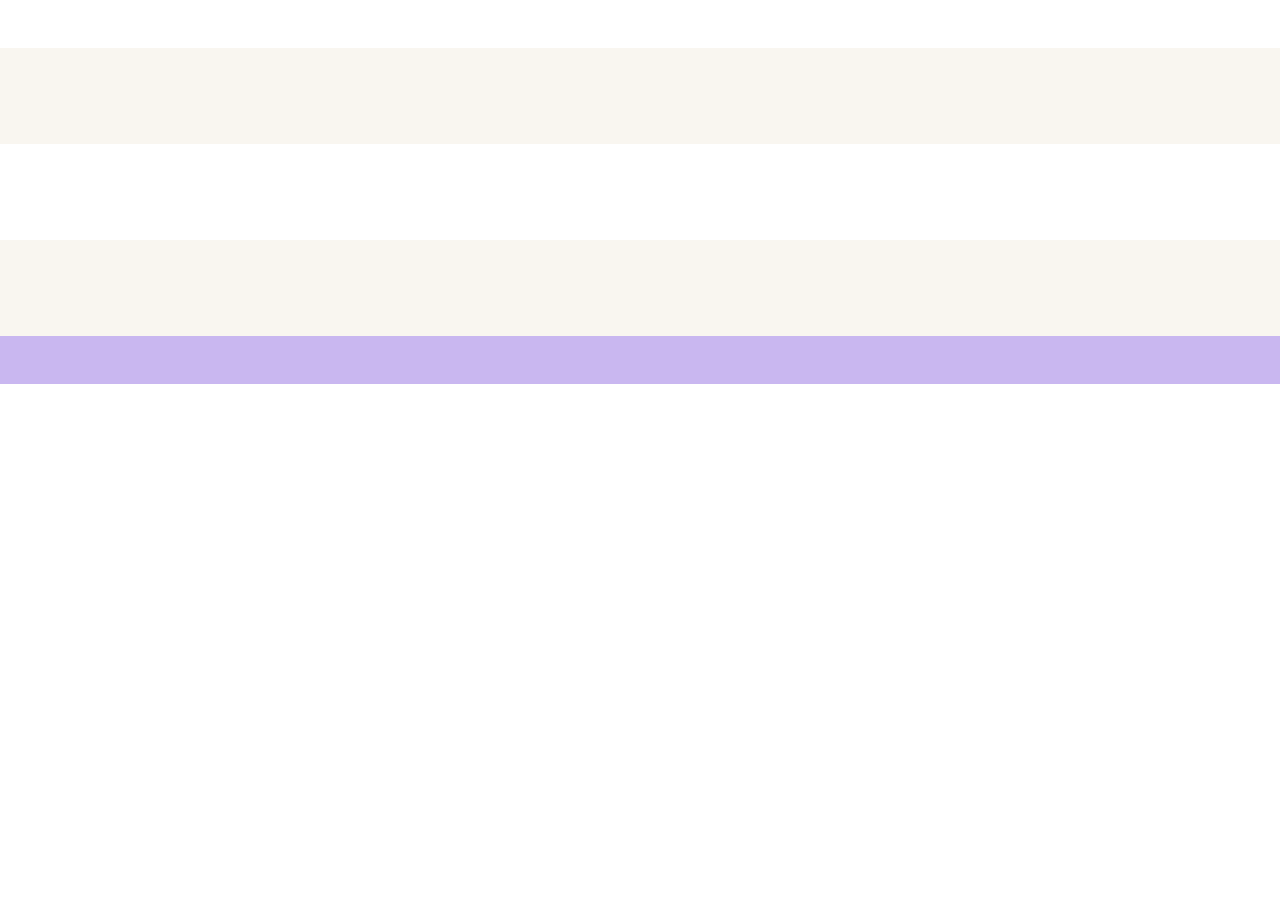
==== index.html @ 8e1191b7 "Actualizacion name en formulario" ====
<!doctype html>
<html lang="es">
  <head>
    <meta charset="UTF-8" />
    <meta name="viewport" content="width=device-width, initial-scale=1.0" />

    <title>Inicio | Ajolote & Grulla</title>

    <!-- Bootstrap CSS -->
    <link
      href="https://cdn.jsdelivr.net/npm/bootstrap@5.3.8/dist/css/bootstrap.min.css"
      rel="stylesheet"
      integrity="sha384-sRIl4kxILFvY47J16cr9ZwB07vP4J8+LH7qKQnuqkuIAvNWLzeN8tE5YBujZqJLB"
      crossorigin="anonymous"
    />

    <!-- Iconos bootstrap -->
    <link rel="stylesheet" href="https://cdn.jsdelivr.net/npm/bootstrap-icons@1.13.2/font/bootstrap-icons.min.css">
    
    <!-- Iconos boxicons -->
    <link href="https://unpkg.com/boxicons@2.1.4/css/boxicons.min.css" rel="stylesheet">

    <!-- Boxicons - Brand Icons -->
    <link href="https://cdn.boxicons.com/3.0.8/fonts/brands/boxicons-brands.min.css" rel="stylesheet">

    <!-- Estilos globales -->
    <link rel="stylesheet" href="./css/style.css" />

    <!-- Estilos específicos de Home -->
    <link rel="stylesheet" href="./css/pages/home/style-home.css" />
  </head>

  <body class="pt-5">
    <!-- Navbar compartido -->
    <header id="header"></header>

    <!-- Contenido principal -->
    <main>
      <!-- HERO -->
      <section class="background-blanco overflow-hidden">
        <div class="container py-5" id="hero"></div>
      </section>

      <!-- CATEGORIAS -->
      <section class="container py-5" id="categories"></section>

      <section class="background-blanco">
        <div class="container py-5" id="productSection"></div>
      </section>

      <!-- SECCION ABOUT US -->
      <section class="background-lila">
        <div class="container py-4" id="about"></div>
      </section>
    </main>

    <!-- Footer compartido -->
    <footer id="footer"></footer>

    <!-- Bootstrap JS -->
    <script
      src="https://cdn.jsdelivr.net/npm/bootstrap@5.3.8/dist/js/bootstrap.bundle.min.js"
      integrity="sha384-FKyoEForCGlyvwx9Hj09JcYn3nv7wiPVlz7YYwJrWVcXK/BmnVDxM+D2scQbITxI"
      crossorigin="anonymous"
    ></script>

    <!-- Componentes globales -->
    <script type="module" src="./js/main.js"></script>
  </body>
</html>
---- css/style.css ----
/* ==========================================
   AJOLOTE & GRULLA
   Estilos y variables globales
   ========================================== */

/* Google Fonts */
@import url('https://fonts.googleapis.com/css2?family=Poppins:wght@400;500;600;700&family=Source+Sans+3:wght@400;500;600;700&display=swap');

/* Footer */
@import url("./components/footer/footer.css");

/* Header */
@import url("./components/header/header.css");

/* ==========================================
   VARIABLES GLOBALES
   ========================================== */

:root {
    /* Paleta de colores */
    --rosa-coral: #F85C70;
    --lila: #C9B7F0;
    --rosa-sakura: #F5A9C3;
    --menta: #B7E6DB;
    --azul-marino-intenso: #2E3855;
    --blanco-calido: #F9F6F0;

    /* Tipografías */
    --fuente-encabezados: 'Poppins', sans-serif;
    --fuente-contenido: 'Source Sans 3', sans-serif;

    /* Integración con Bootstrap */
    --bs-body-font-family: var(--fuente-contenido);
}

/* ==========================================
   ESTILOS GENERALES
   ========================================== */

body {
    font-family: var(--fuente-contenido);
    font-weight: 400;
    padding-top: 50px;
}


/* Encabezados */
h1, h2, h3, h4, h5, h6,
.titulo, .subtitulo {
    font-family: var(--fuente-encabezados);
    font-weight: 700;
}

/* Botones */
button, .btn, input[type="submit"] {
    font-family: var(--fuente-contenido);
    font-weight: 700;
}

a {
  text-decoration: none;
  color: black;
}

.eyebrow {
  font-weight: 800;
  color: var(--rosa-coral);
  /* text-transform: uppercase;
    letter-spacing: .16em;
    align-items: center;
    gap: 10px;
    margin: 0 0 22px;
    font-size: 10px;
    display: flex; */
}

.eyebrow span {
  background: var(--rosa-coral);
  width: 26px;
  height: 1px;
}

#hero h1 {
  font-size: clamp(58px, 7vw, 96px);
}

/*
button {
   all: unset; 
}
*/

h1 i,
h2 i {
  color: var(--rosa-coral);
}

.background-blanco {
  background-color: var(--blanco-calido);
}

.background-lila {
  background-color: var(--lila);
}

.btn-info {
  position: relative;
  background-color: var(--rosa-coral);
  border-color: var(--rosa-coral);
  transform: translateY(5%);
  transition: all 0.3s ease-in-out;
}

.btn-info:hover {
  color: var(--blanco-calido);
  transform: translateY(0);
  background-color: var(--azul-marino-intenso);
  border-color: var(--azul-marino-intenso);
}
---- css/pages/home/style-home.css ----
/* ESTILOS DEL HERO */

.stamp {
  border-color: var(--rosa-coral) !important;
  color: var(--rosa-coral);
}

.hero-circle {
  background-color: var(--lila);
  position: absolute;
  bottom: 20%;
  left: 17%;
  width: 70%;
  aspect-ratio: 1 / 1; /* Mantiene el círculo perfecto */
  border-radius: 50%;
  z-index: 0;
}

.hero-card-green {
  position: absolute;
  width: 60%;
  height: 80%;
  background-color: var(--menta);
  transform: rotate(15deg) translate(60px, 10px);
  z-index: 1;
}

.hero-main-img {
  position: relative;
  width: 60%;
  max-width: 280px;
  object-fit: cover;
  transform: rotate(-4deg);
  z-index: 2;
  border: 8px solid white;
  transition: transform 0.3s ease;
}

.hero-main-img:hover {
  transform: rotate(2deg) scale(1.05);
  z-index: 4;
}

.hero-floating-tag {
  position: absolute;
  bottom: 25%;
  left: 10%;
  transform: rotate(-17deg);
  z-index: 3;
}

.hero-note .text {
  font-size: 10px !important;
}
/* ESTILOS DEL HERO - FIN*/


/* ESTILOS DE CATEGORIAS */
.bg-cat-red {
  background-color: #f25c69;
}
.bg-cat-purple {
  background-color: #c8bbf2;
}
.bg-cat-green {
  background-color: #aee6d2;
}
.bg-cat-pink {
  background-color: #f2a9b9;
}

.categorie-card {
  color: #2b2b42;
  transition:
    transform 0.3s ease,
    box-shadow 0.3s ease;
}

.categorie-card:hover {
  transform: translateY(-5px);
  box-shadow: 0 15px 25px rgba(0, 0, 0, 0.1) !important;
  transform: rotate(2deg) scale(1.05);
}

/* ESTILOS DE CATEGORIAS - FIN */


/* ESTILO DE PRODUCTOS */
#categoriesFilter .active {
  color: var(--rosa-coral);
  border-bottom-color: currentcolor;
}

#categoriesFilter button {
  color: gray;
}

#products img {
  height: 250px;
  width: 100%;
  object-fit: cover;
  transition: transform 0.6s ease;
}

.product:hover img {
  transform: scale(1.05);
}

.product .purchase-btn {
  transform: translateY(100%);
  opacity: 0;
  transition: all 0.3s ease-in-out;
}

.product:hover .purchase-btn {
  transform: translateY(0);
  opacity: 1;
}

.glass-effect {
  background: rgba(255, 255, 255, 0.85) !important;
  backdrop-filter: blur(5px);
  color: #212529 !important;
  border: 1px solid rgba(255, 255, 255, 0.85);
}

/* ESTILO DE PRODUCTOS - FIN */
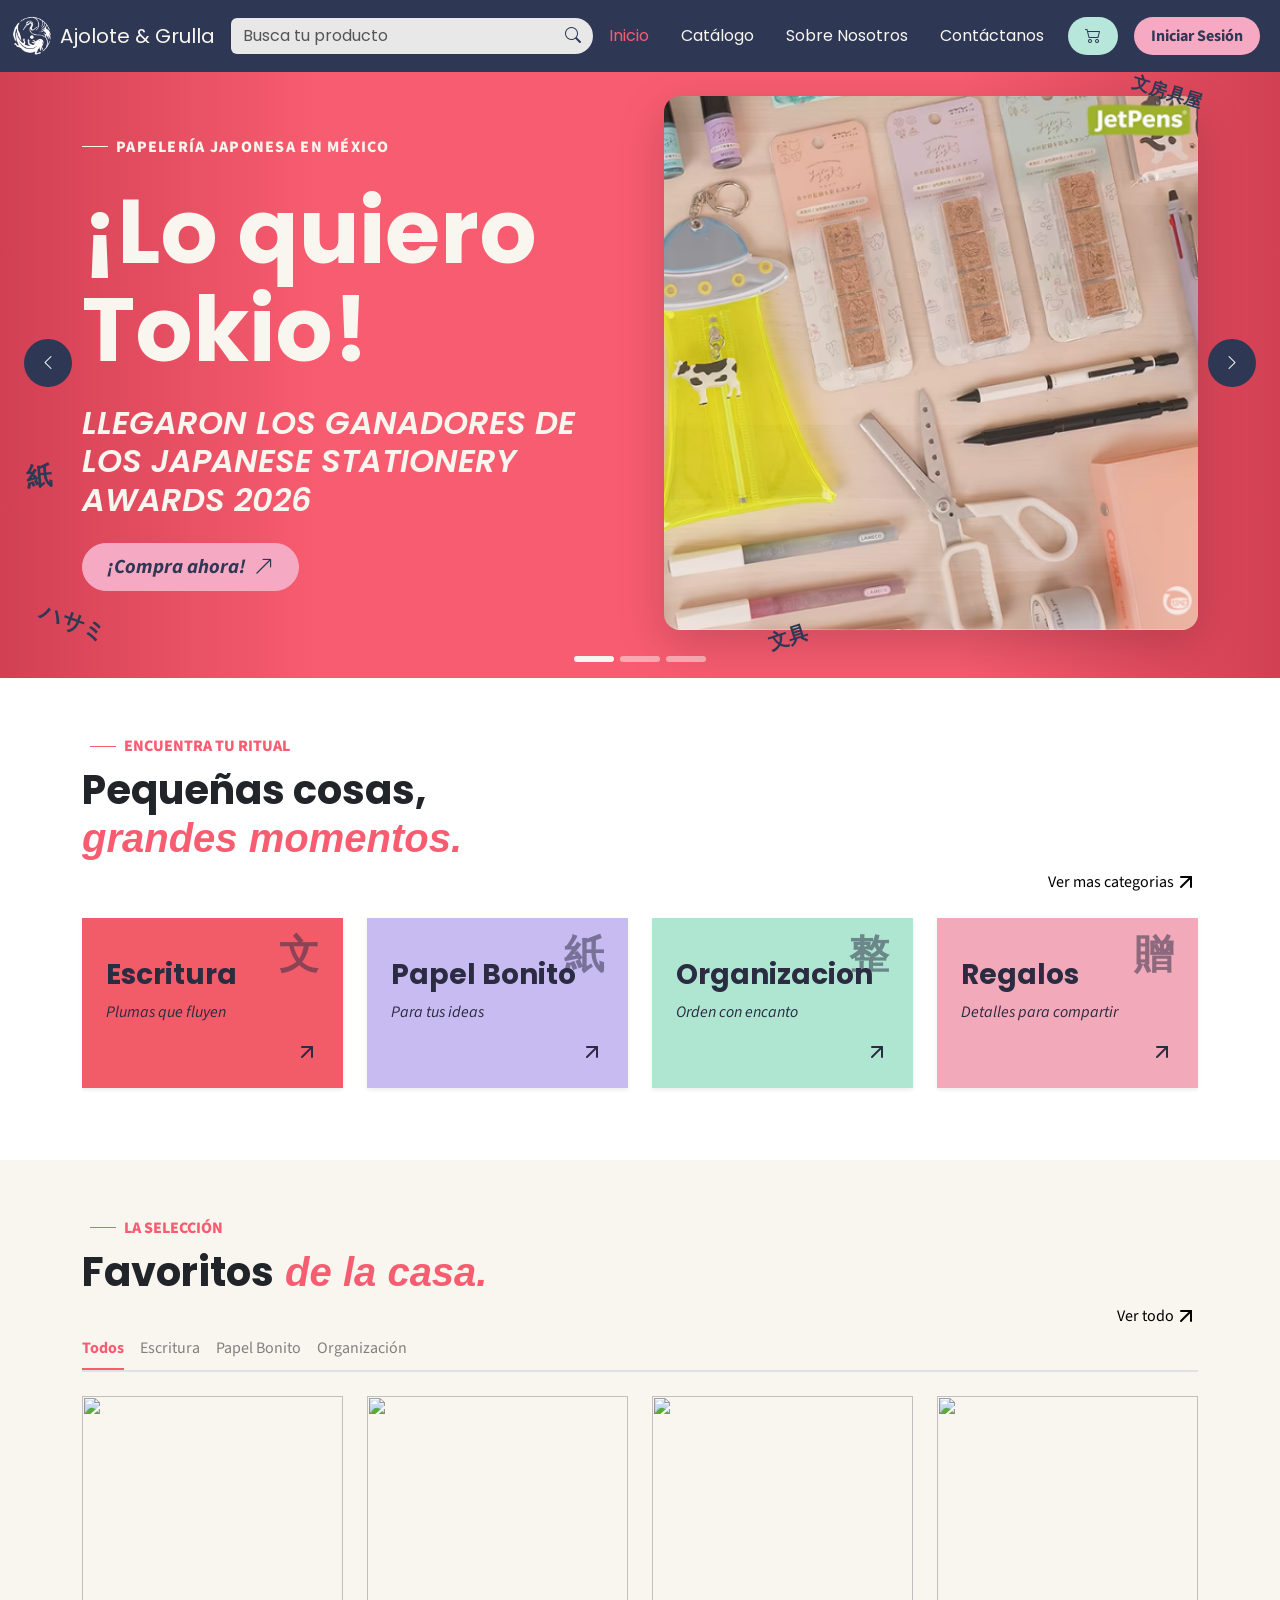
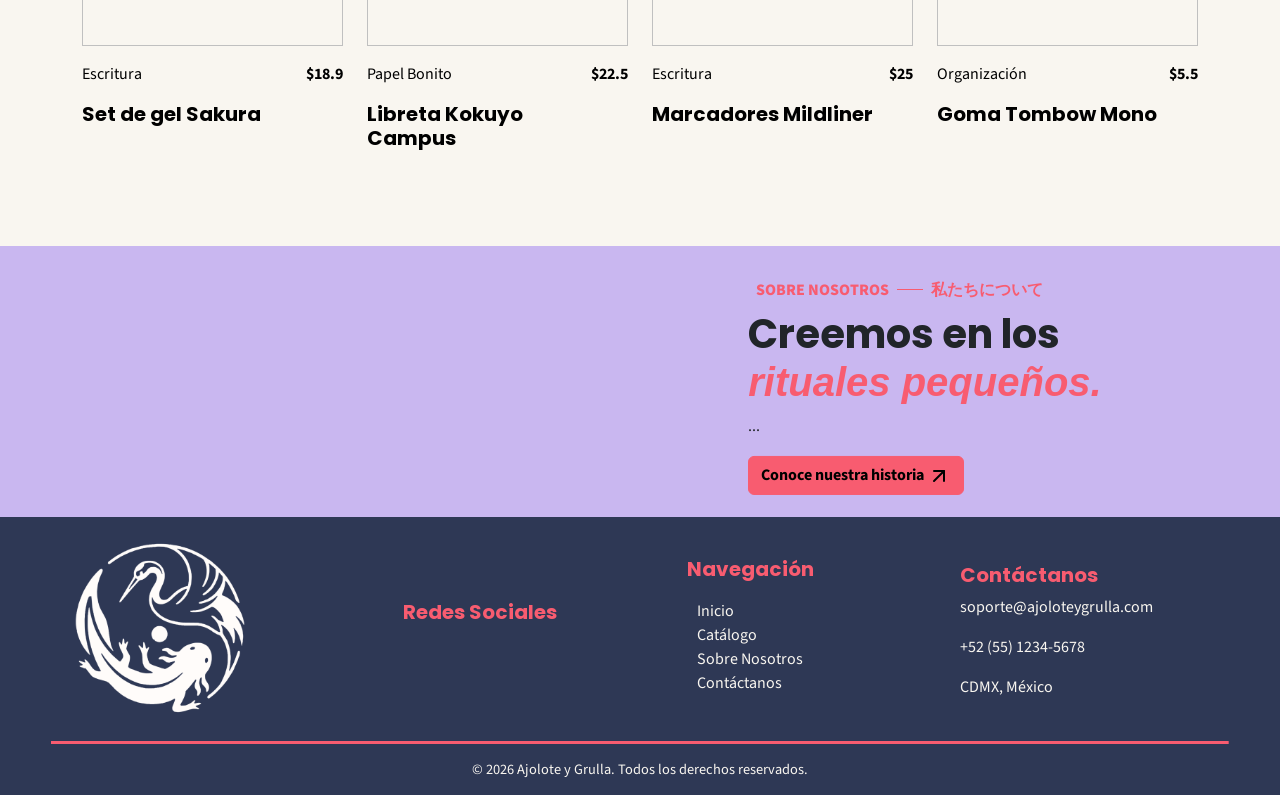
==== commit 18a5d909: "Hero de inicio: carrusel de 3 slides diseñado en Canva/Figma" ====
--- a/index.html
+++ b/index.html
@@ -37,9 +37,7 @@
     <!-- Contenido principal -->
     <main>
       <!-- HERO -->
-      <section class="background-blanco overflow-hidden">
-        <div class="container py-5" id="hero"></div>
-      </section>
+      <section id="hero" class="overflow-hidden"></section>
 
       <!-- CATEGORIAS -->
       <section class="container py-5" id="categories"></section>
--- a/css/style.css
+++ b/css/style.css
@@ -20,11 +20,15 @@
 :root {
     /* Paleta de colores */
     --rosa-coral: #F85C70;
+    --rosa-coral-oscuro: #D24053;
     --lila: #C9B7F0;
     --rosa-sakura: #F5A9C3;
     --menta: #B7E6DB;
     --azul-marino-intenso: #2E3855;
     --blanco-calido: #F9F6F0;
+
+    /* Degradados */
+    --degradado-hero: linear-gradient(90deg, var(--rosa-coral-oscuro) 0%, var(--rosa-coral) 25%, var(--rosa-coral) 75%, var(--rosa-coral-oscuro) 100%);
 
     /* Tipografías */
     --fuente-encabezados: 'Poppins', sans-serif;
@@ -81,10 +85,6 @@
   height: 1px;
 }
 
-#hero h1 {
-  font-size: clamp(58px, 7vw, 96px);
-}
-
 /*
 button {
    all: unset; 
--- a/css/pages/home/style-home.css
+++ b/css/pages/home/style-home.css
@@ -1,56 +1,177 @@
 /* ESTILOS DEL HERO */
 
-.stamp {
-  border-color: var(--rosa-coral) !important;
-  color: var(--rosa-coral);
-}
-
-.hero-circle {
-  background-color: var(--lila);
+.hero-carousel {
+  background: var(--degradado-hero);
+  color: var(--blanco-calido);
+}
+
+.hero-slide {
+  min-height: 36rem;
+}
+
+.hero-carousel .eyebrow {
+  color: var(--blanco-calido);
+  letter-spacing: 0.08em;
+}
+
+.hero-carousel .eyebrow span {
+  background: currentColor;
+}
+
+.hero-title {
+  font-size: clamp(2.5rem, 5.5vw, 4.5rem);
+  line-height: 1.1;
+}
+
+h1.hero-title {
+  font-size: clamp(3.5rem, 7vw, 6rem);
+}
+
+.hero-lead {
+  font-family: var(--fuente-encabezados);
+  font-weight: 600;
+  font-size: clamp(1.25rem, 2.5vw, 2.25rem);
+  line-height: 1.2;
+}
+
+.btn-hero {
+  --bs-btn-bg: var(--rosa-sakura);
+  --bs-btn-color: var(--azul-marino-intenso);
+  --bs-btn-border-color: var(--rosa-sakura);
+  --bs-btn-hover-bg: var(--azul-marino-intenso);
+  --bs-btn-hover-color: var(--blanco-calido);
+  --bs-btn-hover-border-color: var(--azul-marino-intenso);
+  --bs-btn-active-bg: var(--azul-marino-intenso);
+  --bs-btn-active-color: var(--blanco-calido);
+  --bs-btn-active-border-color: var(--azul-marino-intenso);
+}
+
+/* Imagen única (slide 1) */
+.hero-media {
+  width: 100%;
+  max-width: 35rem;
+  aspect-ratio: 1 / 1;
+  object-fit: cover;
+  border-radius: 1rem;
+}
+
+/* Collage de productos recortados (slide 2) */
+.hero-collage {
+  position: relative;
+  aspect-ratio: 1 / 1;
+}
+
+.hero-collage__item {
   position: absolute;
-  bottom: 20%;
-  left: 17%;
-  width: 70%;
-  aspect-ratio: 1 / 1; /* Mantiene el círculo perfecto */
+  height: auto;
+  filter: drop-shadow(0 0.75rem 1rem rgb(46 56 85 / 0.25));
+}
+
+.hero-collage__item--1 {
+  width: 45%;
+  top: 2%;
+  left: 18%;
+}
+
+.hero-collage__item--2 {
+  width: 55%;
+  top: 22%;
+  left: 0;
+  z-index: 1;
+}
+
+.hero-collage__item--3 {
+  width: 35%;
+  top: 18%;
+  right: 4%;
+  z-index: 2;
+}
+
+.hero-collage__item--4 {
+  width: 40%;
+  bottom: 4%;
+  right: 6%;
+  z-index: 3;
+}
+
+/* Productos recortados a la derecha (slide 3) */
+.hero-bg {
+  width: 100%;
+  height: auto;
+}
+
+@media (min-width: 992px) {
+  .hero-bg {
+    position: absolute;
+    right: 0;
+    bottom: 0;
+    width: 65%;
+    height: 100%;
+    object-fit: contain;
+    object-position: right bottom;
+  }
+}
+
+/* Decoraciones en japonés */
+.hero-deco {
+  position: absolute;
+  font-weight: 700;
+  color: var(--azul-marino-intenso);
+  pointer-events: none;
+}
+
+.hero-deco--1 {
+  top: 65%;
+  left: 2%;
+  font-size: 1.6rem;
+  transform: rotate(-5deg);
+}
+
+.hero-deco--2 {
+  bottom: 6%;
+  left: 3%;
+  font-size: 1.4rem;
+  transform: rotate(20deg);
+}
+
+.hero-deco--3 {
+  top: 5%;
+  right: 6%;
+  font-size: 1.1rem;
+  transform: rotate(17deg);
+}
+
+.hero-deco--4 {
+  bottom: 4%;
+  left: 60%;
+  font-size: 1.25rem;
+  transform: rotate(-18deg);
+}
+
+/* Indicadores y flechas del carrusel */
+.hero-carousel .carousel-indicators [data-bs-target] {
+  width: 2.5rem;
+  height: 0.375rem;
+  border: 0;
+  border-radius: 1rem;
+  background-color: var(--blanco-calido);
+}
+
+.hero-carousel .carousel-control-prev,
+.hero-carousel .carousel-control-next {
+  width: auto;
+  padding-inline: 1.5rem;
+  opacity: 1;
+}
+
+.hero-carousel__control {
+  display: grid;
+  place-items: center;
+  width: 3rem;
+  height: 3rem;
   border-radius: 50%;
-  z-index: 0;
-}
-
-.hero-card-green {
-  position: absolute;
-  width: 60%;
-  height: 80%;
-  background-color: var(--menta);
-  transform: rotate(15deg) translate(60px, 10px);
-  z-index: 1;
-}
-
-.hero-main-img {
-  position: relative;
-  width: 60%;
-  max-width: 280px;
-  object-fit: cover;
-  transform: rotate(-4deg);
-  z-index: 2;
-  border: 8px solid white;
-  transition: transform 0.3s ease;
-}
-
-.hero-main-img:hover {
-  transform: rotate(2deg) scale(1.05);
-  z-index: 4;
-}
-
-.hero-floating-tag {
-  position: absolute;
-  bottom: 25%;
-  left: 10%;
-  transform: rotate(-17deg);
-  z-index: 3;
-}
-
-.hero-note .text {
-  font-size: 10px !important;
+  background-color: var(--azul-marino-intenso);
+  color: var(--blanco-calido);
 }
 /* ESTILOS DEL HERO - FIN*/
 
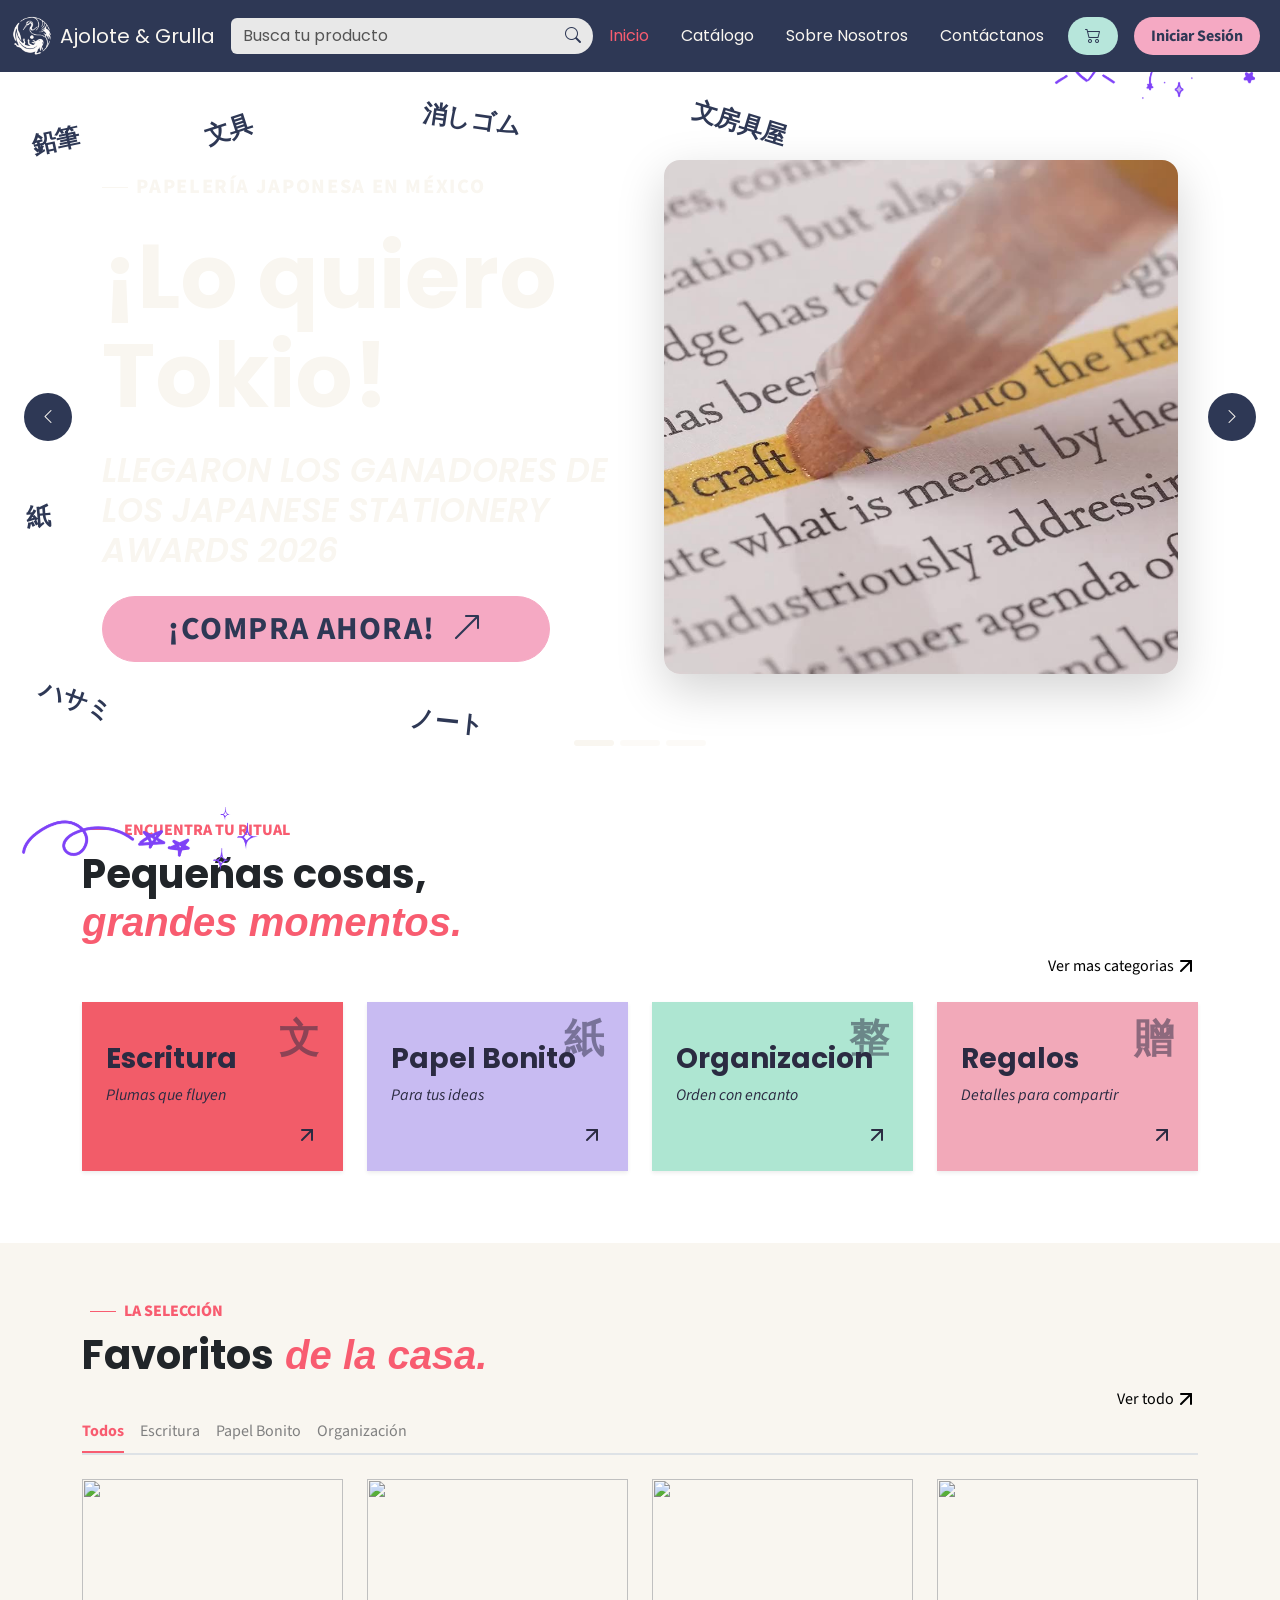
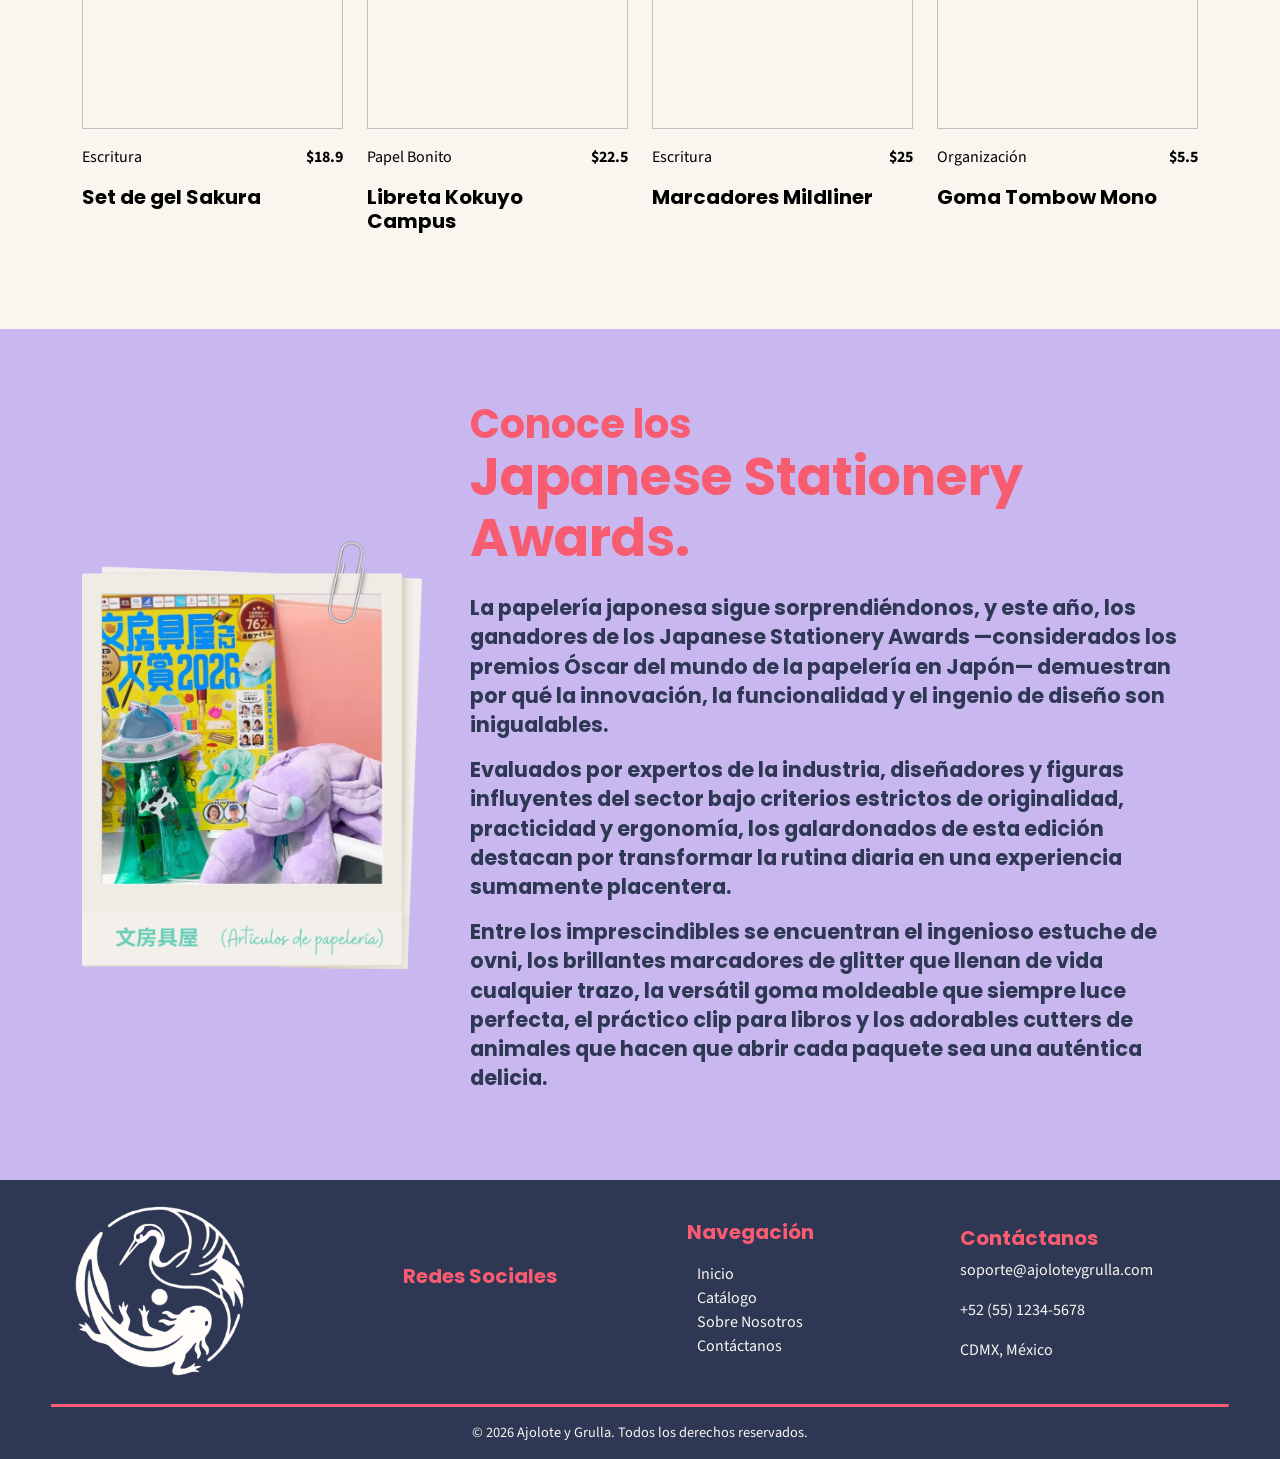
==== commit fdf23219: "Inicio: sección de blog de los Japanese Stationery Awards" ====
--- a/index.html
+++ b/index.html
@@ -1,6 +1,6 @@
 <!doctype html>
 <html lang="es">
-  <head>
+  <head>git 
     <meta charset="UTF-8" />
     <meta name="viewport" content="width=device-width, initial-scale=1.0" />
 
--- a/css/style.css
+++ b/css/style.css
@@ -20,15 +20,11 @@
 :root {
     /* Paleta de colores */
     --rosa-coral: #F85C70;
-    --rosa-coral-oscuro: #D24053;
     --lila: #C9B7F0;
     --rosa-sakura: #F5A9C3;
     --menta: #B7E6DB;
     --azul-marino-intenso: #2E3855;
     --blanco-calido: #F9F6F0;
-
-    /* Degradados */
-    --degradado-hero: linear-gradient(90deg, var(--rosa-coral-oscuro) 0%, var(--rosa-coral) 25%, var(--rosa-coral) 75%, var(--rosa-coral-oscuro) 100%);
 
     /* Tipografías */
     --fuente-encabezados: 'Poppins', sans-serif;
@@ -85,6 +81,10 @@
   height: 1px;
 }
 
+#hero h1 {
+  font-size: clamp(58px, 7vw, 96px);
+}
+
 /*
 button {
    all: unset; 
@@ -104,20 +104,49 @@
   background-color: var(--lila);
 }
 
-.btn-info {
-  position: relative;
-  background-color: var(--rosa-coral);
-  border-color: var(--rosa-coral);
+
+/* ==========================================
+   BOTONES PRIMARIO Y SECUNDARIO
+   ========================================== */
+.btn-primary {
+  background-color: var(--rosa-sakura);
+  border-color: var(--rosa-sakura);
+  color: #2E3855;
   transform: translateY(5%);
   transition: all 0.3s ease-in-out;
 }
 
-.btn-info:hover {
+.btn-primary:hover {
   color: var(--blanco-calido);
   transform: translateY(0);
   background-color: var(--azul-marino-intenso);
   border-color: var(--azul-marino-intenso);
 }
 
+.btn-primary:active {
+    background-color: rgba(46, 56, 85, 0.850) !important;
+    border-color: var(--azul-marino-intenso) !important;
+}
+
+.btn-secondary {
+  background-color: transparent;
+  border: 3px solid var(--lila);
+  color: var(--lila);
+}
+
+.btn-secondary:hover {
+  color: #fff;
+  background-color: var(--lila);
+  border-color: var(--lila);
+}
+
+.btn-secondary:active {
+    background-color: var(--lila) !important;
+    border-color: var(--lila) !important;
+}
 
 
+
+
+
+
--- a/css/pages/home/style-home.css
+++ b/css/pages/home/style-home.css
@@ -1,15 +1,98 @@
+/* NAVEGACIÓN DENTRO DE LA PÁGINA */
+
+/* Desplazamiento suave al usar enlaces internos como el "Conoce más" del hero */
+html {
+  scroll-behavior: smooth;
+}
+
+@media (prefers-reduced-motion: reduce) {
+  html {
+    scroll-behavior: auto;
+  }
+}
+
+/* Deja espacio para el navbar fijo, para que no tape el inicio de la sección */
+#about {
+  scroll-margin-top: 6rem;
+}
+
+/* NAVEGACIÓN DENTRO DE LA PÁGINA - FIN */
+
+
 /* ESTILOS DEL HERO */
 
+/*
+ * Medidas proporcionales al ancho de la pantalla (vw), tomadas del diseño de Canva (1366 px de ancho).
+ * clamp(mínimo, proporción, máximo) evita que algo quede ilegible en celular o enorme en monitores.
+ */
 .hero-carousel {
+  --hero-height: max(40rem, min(50vw, 100svh - 5rem));
   background: var(--degradado-hero);
   color: var(--blanco-calido);
 }
 
+/* Se le restan los 6rem del py-5 del contenedor para que la slide completa mida --hero-height */
 .hero-slide {
-  min-height: 36rem;
+  min-height: calc(var(--hero-height) - 6rem);
+}
+
+.hero-copy {
+  gap: clamp(1.5rem, 2vw, 2.5rem);
+}
+
+/* A todo el ancho como el navbar; en escritorio deja espacio para las flechas del carrusel */
+.hero-container {
+  display: flex;
+  flex-direction: column;
+  flex-grow: 1;
+  padding-inline: 1.5rem;
+}
+
+/* El contenido de cada slide se estira hasta el alto del slide más alto */
+.hero-container > .hero-slide {
+  flex-grow: 1;
+}
+
+@media (min-width: 992px) {
+  .hero-container {
+    padding-inline: clamp(6rem, 8vw, 10rem);
+  }
+}
+
+/* Todas las slides encimadas en la misma celda: el carrusel toma la altura de la más alta */
+.hero-carousel .carousel-inner {
+  display: grid;
+}
+
+/* overflow: hidden recorta lo que se sale de cada slide para que no invada a la vecina al deslizarse */
+.hero-carousel .carousel-item {
+  display: flex;
+  flex-direction: column;
+  grid-area: 1 / 1;
+  margin-right: 0;
+  overflow: hidden;
+  visibility: hidden;
+}
+
+.hero-carousel .carousel-item.active,
+.hero-carousel .carousel-item-next,
+.hero-carousel .carousel-item-prev {
+  visibility: visible;
+}
+
+/* La slide que entra se coloca a un lado sin animación; solo se anima al deslizarse hacia el centro */
+.hero-carousel .carousel-item:not(.active):not(.carousel-item-next):not(.carousel-item-prev),
+.hero-carousel .carousel-item-next:not(.carousel-item-start),
+.hero-carousel .carousel-item-prev:not(.carousel-item-end) {
+  transition: none;
+}
+
+.hero-carousel .carousel-inner::after {
+  display: none;
 }
 
 .hero-carousel .eyebrow {
+  font-size: clamp(1rem, 1.6vw, 1.75rem);
   color: var(--blanco-calido);
   letter-spacing: 0.08em;
 }
@@ -19,22 +102,34 @@
 }
 
 .hero-title {
-  font-size: clamp(2.5rem, 5.5vw, 4.5rem);
+  font-size: clamp(2.5rem, 4.8vw, 6rem);
   line-height: 1.1;
 }
 
-h1.hero-title {
-  font-size: clamp(3.5rem, 7vw, 6rem);
+.hero-title--xl {
+  font-size: clamp(3.5rem, 7.5vw, 9rem);
 }
 
 .hero-lead {
   font-family: var(--fuente-encabezados);
   font-weight: 600;
-  font-size: clamp(1.25rem, 2.5vw, 2.25rem);
+  font-size: clamp(1.25rem, 2.6vw, 3rem);
   line-height: 1.2;
 }
 
+.hero-text {
+  font-size: clamp(1.125rem, 1.7vw, 2rem);
+  line-height: 1.4;
+}
+
 .btn-hero {
+  --bs-btn-padding-x: 2.5rem;
+  --bs-btn-padding-y: clamp(0.75rem, 1vw, 1.25rem);
+  --bs-btn-font-size: clamp(1.5rem, 2.5vw, 3rem);
+  --bs-btn-line-height: 1.2;
+  min-width: min(max(28rem, 31vw), 100%);
+  text-transform: uppercase;
+  letter-spacing: 0.04em;
   --bs-btn-bg: var(--rosa-sakura);
   --bs-btn-color: var(--azul-marino-intenso);
   --bs-btn-border-color: var(--rosa-sakura);
@@ -49,16 +144,17 @@
 /* Imagen única (slide 1) */
 .hero-media {
   width: 100%;
-  max-width: 35rem;
+  max-width: max(35rem, 37vw);
   aspect-ratio: 1 / 1;
   object-fit: cover;
   border-radius: 1rem;
 }
 
-/* Collage de productos recortados (slide 2) */
+/* Collage de productos recortados (slide 2): posiciones tomadas del diseño en Canva */
 .hero-collage {
   position: relative;
   aspect-ratio: 1 / 1;
+  overflow: hidden;
 }
 
 .hero-collage__item {
@@ -68,84 +164,159 @@
 }
 
 .hero-collage__item--1 {
-  width: 45%;
-  top: 2%;
-  left: 18%;
+  width: 49%;
+  top: 32%;
+  left: 12%;
 }
 
 .hero-collage__item--2 {
-  width: 55%;
-  top: 22%;
-  left: 0;
+  width: 40%;
+  top: 0;
+  left: 29%;
   z-index: 1;
 }
 
 .hero-collage__item--3 {
-  width: 35%;
-  top: 18%;
-  right: 4%;
+  width: 71%;
+  top: 0;
+  left: 41%;
   z-index: 2;
 }
 
 .hero-collage__item--4 {
-  width: 40%;
-  bottom: 4%;
-  right: 6%;
+  width: 97%;
+  top: 60%;
+  left: 5%;
   z-index: 3;
 }
 
-/* Productos recortados a la derecha (slide 3) */
+@media (min-width: 992px) {
+  .hero-collage {
+    position: absolute;
+    top: 0;
+    right: 0;
+    height: 100%;
+    width: auto;
+    max-width: 50%;
+    aspect-ratio: 683 / 691;
+  }
+}
+
+/* Acomodo "spotlight" (slide 3): medidas tomadas del diseño en Canva */
+.hero-slide--spotlight .hero-lead {
+  max-width: 11em;
+  margin-inline: auto;
+  font-size: clamp(1.5rem, 3.3vw, 3.75rem);
+}
+
+.hero-slide--spotlight .hero-text {
+  font-size: clamp(1.25rem, 2.4vw, 2.5rem);
+}
+
+.hero-aside {
+  width: clamp(14rem, 26vw, 32rem);
+  height: auto;
+}
+
+/*
+ * Productos abajo a la derecha (slide 3): se salen por la orilla derecha e inferior.
+ * En celular, los márgenes negativos cancelan el relleno del contenedor (1.5rem a los lados y
+ * los 3rem del py-5 abajo) para que la imagen quede pegada a las orillas del slide.
+ */
 .hero-bg {
-  width: 100%;
+  width: calc(100% + 3rem);
+  max-width: none;
   height: auto;
+  margin: 0 -1.5rem -3rem;
 }
 
 @media (min-width: 992px) {
+  .hero-slide--spotlight .btn-hero {
+    min-width: max(28rem, 31vw);
+    white-space: nowrap;
+  }
+
   .hero-bg {
     position: absolute;
-    right: 0;
+    left: 53%;
     bottom: 0;
-    width: 65%;
-    height: 100%;
-    object-fit: contain;
-    object-position: right bottom;
-  }
-}
-
-/* Decoraciones en japonés */
+    width: auto;
+    height: 73%;
+    margin: 0;
+  }
+}
+
+/* Zoom lento mientras la diapositiva está activa (no aplica al video de la slide 1) */
+@keyframes hero-zoom {
+  from {
+    scale: 1;
+  }
+  to {
+    scale: 1.08;
+  }
+}
+
+.carousel-item.active .hero-collage,
+.carousel-item.active .hero-bg {
+  animation: hero-zoom 6s ease-out forwards;
+}
+
+@media (prefers-reduced-motion: reduce) {
+  .carousel-item.active .hero-collage,
+  .carousel-item.active .hero-bg {
+    animation: none;
+  }
+}
+
+/* Decoraciones en japonés, repartidas por las orillas del hero */
 .hero-deco {
   position: absolute;
+  font-size: clamp(1.25rem, 1.9vw, 2.5rem);
   font-weight: 700;
   color: var(--azul-marino-intenso);
   pointer-events: none;
 }
 
 .hero-deco--1 {
-  top: 65%;
+  top: 62%;
   left: 2%;
-  font-size: 1.6rem;
   transform: rotate(-5deg);
 }
 
 .hero-deco--2 {
   bottom: 6%;
   left: 3%;
-  font-size: 1.4rem;
   transform: rotate(20deg);
 }
 
 .hero-deco--3 {
   top: 5%;
-  right: 6%;
-  font-size: 1.1rem;
+  left: 54%;
   transform: rotate(17deg);
 }
 
 .hero-deco--4 {
-  bottom: 4%;
-  left: 60%;
-  font-size: 1.25rem;
+  top: 6%;
+  left: 16%;
   transform: rotate(-18deg);
+}
+
+.hero-deco--5 {
+  top: 7.5%;
+  left: 2.5%;
+  transform: rotate(-12deg);
+}
+
+.hero-deco--6 {
+  top: 4.5%;
+  left: 33%;
+  transform: rotate(8deg);
+}
+
+.hero-deco--7 {
+  bottom: 3%;
+  left: 32%;
+  transform: rotate(6deg);
 }
 
 /* Indicadores y flechas del carrusel */
@@ -176,6 +347,49 @@
 /* ESTILOS DEL HERO - FIN*/
 
 
+/* ESTILOS DEL BLOG (JAPANESE STATIONERY AWARDS) */
+
+/* Tamaños proporcionales al diseño de Canva (1366 px de ancho), con mínimo y máximo */
+.blog-title {
+  color: var(--rosa-coral);
+  font-size: clamp(2rem, 4.1vw, 3.5rem);
+  line-height: 1.16;
+}
+
+.blog-kicker {
+  font-size: clamp(1.5rem, 3.1vw, 2.65rem);
+}
+
+.blog-text {
+  font-family: var(--fuente-encabezados);
+  font-weight: 700;
+  font-size: clamp(1rem, 1.63vw, 1.4rem);
+  line-height: 1.4;
+  color: var(--azul-marino-intenso);
+}
+
+/* Garabatos lilas en las esquinas de la sección; no reciben clics para no estorbar */
+.blog-deco {
+  position: absolute;
+  height: auto;
+  pointer-events: none;
+}
+
+.blog-deco--top {
+  top: 1.5rem;
+  right: 0;
+  width: clamp(10rem, 18vw, 18rem);
+}
+
+.blog-deco--bottom {
+  bottom: 0;
+  left: 1rem;
+  width: clamp(10rem, 19vw, 19rem);
+}
+
+/* ESTILOS DEL BLOG - FIN */
+
+
 /* ESTILOS DE CATEGORIAS */
 .bg-cat-red {
   background-color: #f25c69;
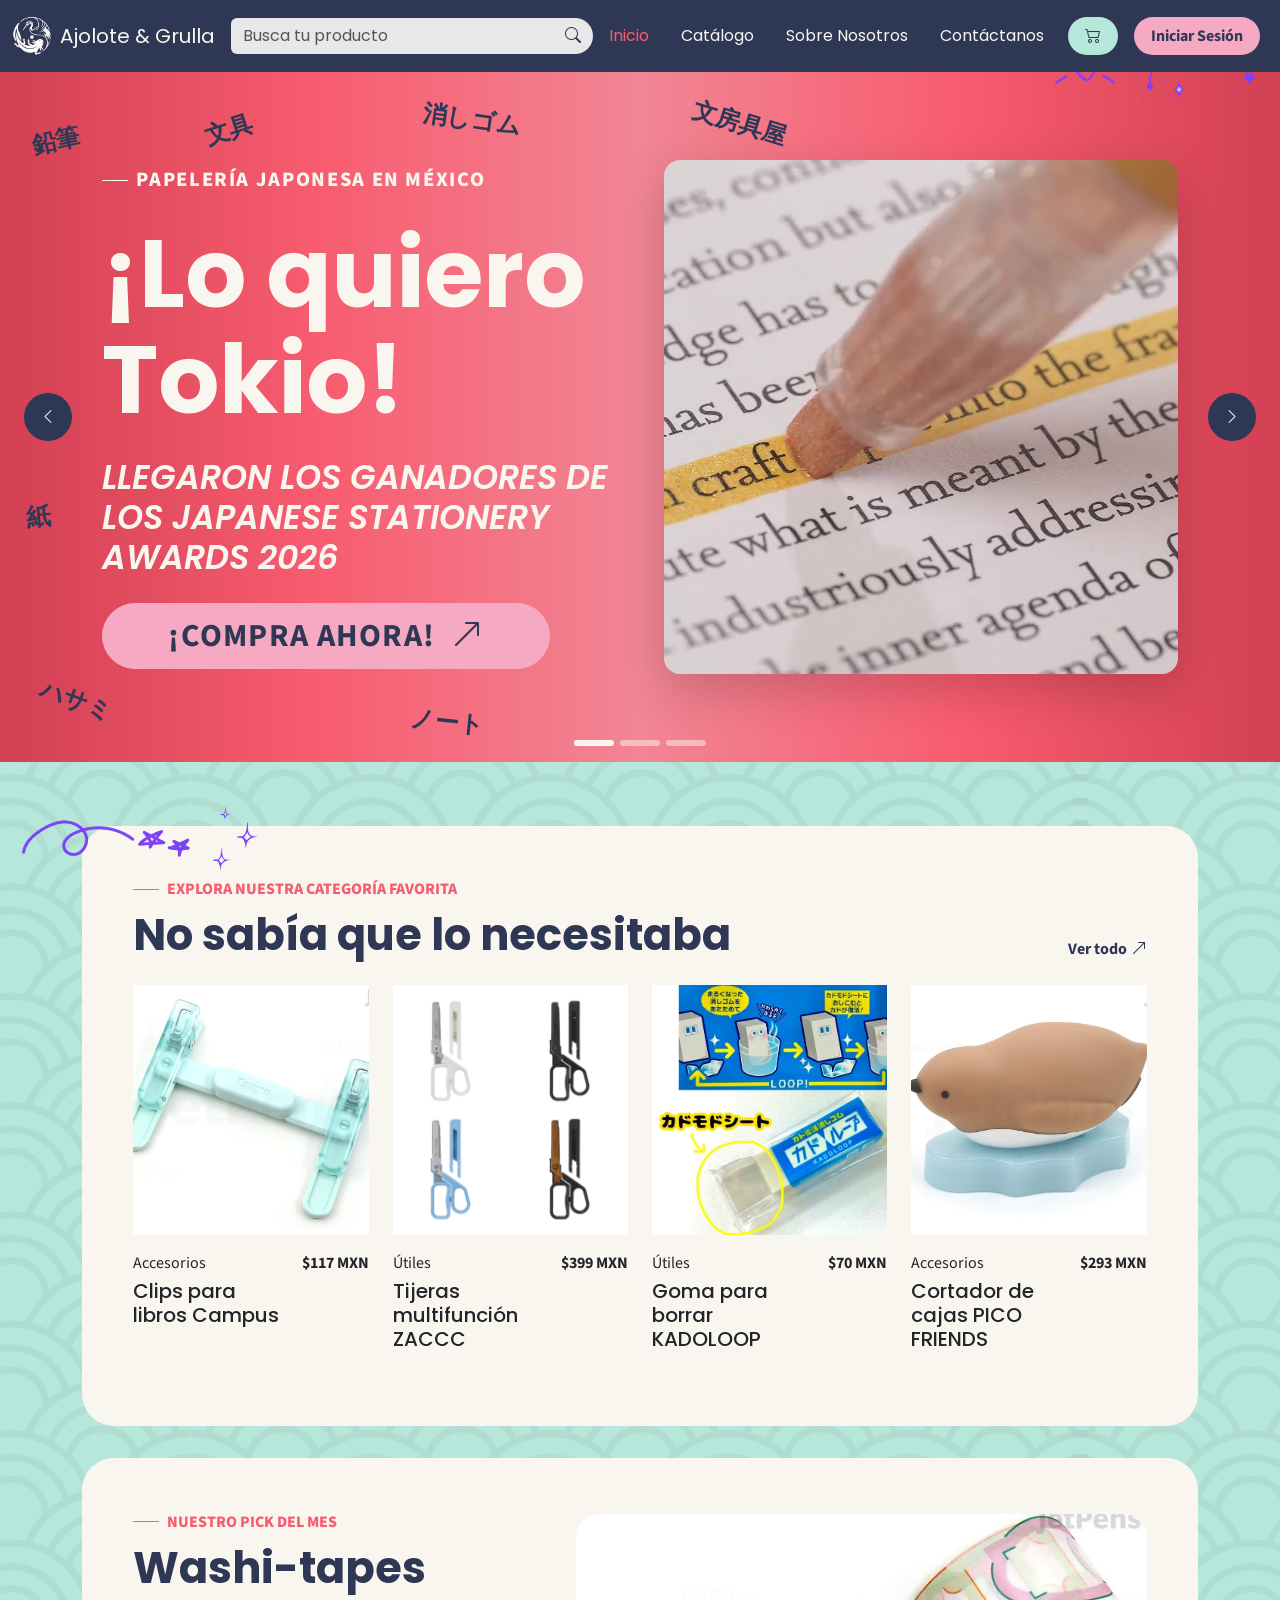
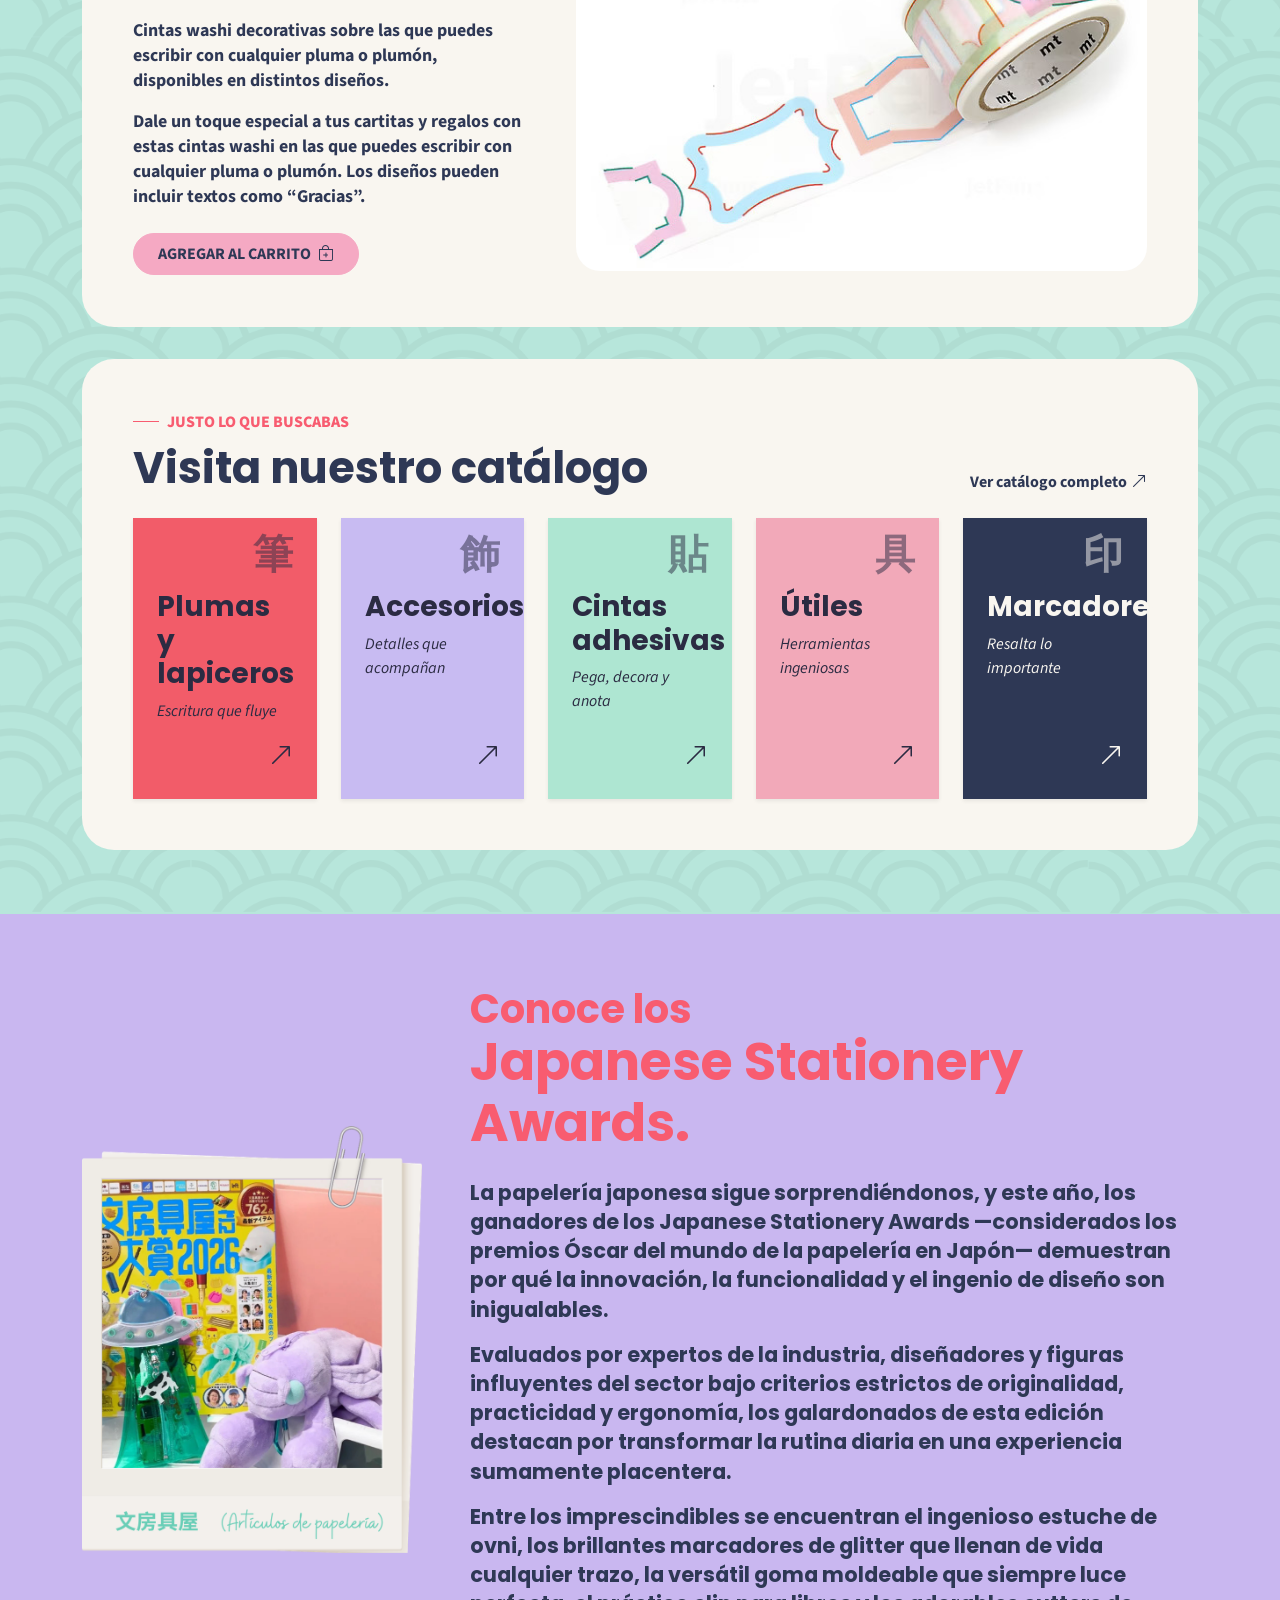
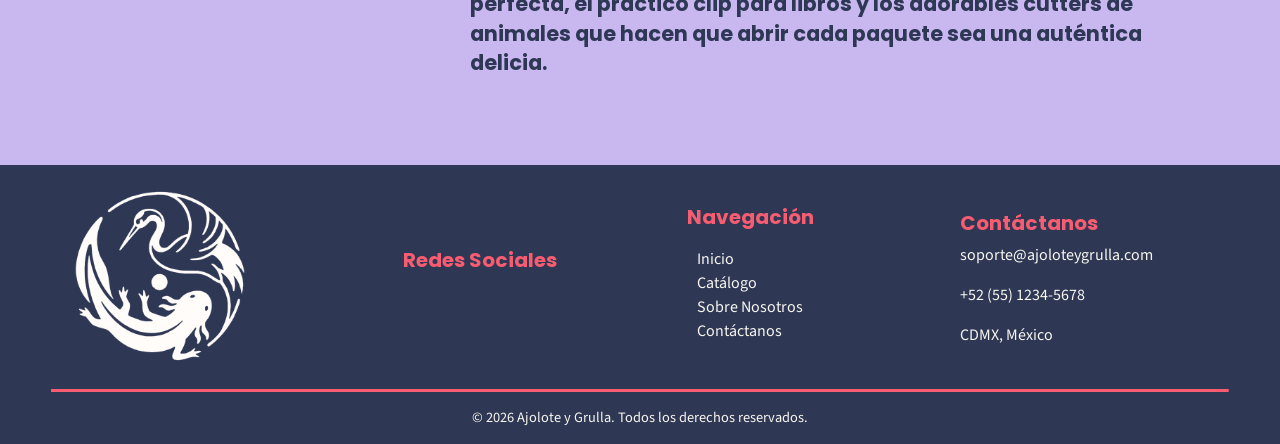
==== commit 752ae55a: "Inicio: nuevas secciones y categorías que abren el catálogo filtrado" ====
--- a/index.html
+++ b/index.html
@@ -39,12 +39,23 @@
       <!-- HERO -->
       <section id="hero" class="overflow-hidden"></section>
 
-      <!-- CATEGORIAS -->
-      <section class="container py-5" id="categories"></section>
+      <!-- SECCIONES SOBRE FONDO DE ONDAS -->
+      <div class="background-ondas py-5">
+        <!-- NO SABÍA QUE LO NECESITABA -->
+        <section class="container py-3">
+          <div class="section-card" id="productSection"></div>
+        </section>
 
-      <section class="background-blanco">
-        <div class="container py-5" id="productSection"></div>
-      </section>
+        <!-- PICK DEL MES -->
+        <section class="container py-3">
+          <div class="section-card" id="pickSection"></div>
+        </section>
+
+        <!-- CATEGORÍAS -->
+        <section class="container py-3">
+          <div class="section-card" id="categories"></div>
+        </section>
+      </div>
 
       <!-- SECCION ABOUT US -->
       <section class="background-lila">
--- a/css/style.css
+++ b/css/style.css
@@ -20,11 +20,16 @@
 :root {
     /* Paleta de colores */
     --rosa-coral: #F85C70;
+    --rosa-coral-oscuro: #D24053;
+    --rosa-coral-claro: #F18694;
     --lila: #C9B7F0;
     --rosa-sakura: #F5A9C3;
     --menta: #B7E6DB;
     --azul-marino-intenso: #2E3855;
     --blanco-calido: #F9F6F0;
+
+    /* Degradados */
+    --degradado-hero: linear-gradient(90deg, var(--rosa-coral-oscuro) 0%, var(--rosa-coral) 25%, var(--rosa-coral-claro) 50%, var(--rosa-coral) 75%, var(--rosa-coral-oscuro) 100%);
 
     /* Tipografías */
     --fuente-encabezados: 'Poppins', sans-serif;
@@ -79,10 +84,6 @@
   background: var(--rosa-coral);
   width: 26px;
   height: 1px;
-}
-
-#hero h1 {
-  font-size: clamp(58px, 7vw, 96px);
 }
 
 /*
--- a/css/pages/home/style-home.css
+++ b/css/pages/home/style-home.css
@@ -19,117 +19,8 @@
 /* NAVEGACIÓN DENTRO DE LA PÁGINA - FIN */
 
 
-/* ESTILOS DEL HERO */
-
-/*
- * Medidas proporcionales al ancho de la pantalla (vw), tomadas del diseño de Canva (1366 px de ancho).
- * clamp(mínimo, proporción, máximo) evita que algo quede ilegible en celular o enorme en monitores.
- */
-.hero-carousel {
-  --hero-height: max(40rem, min(50vw, 100svh - 5rem));
-  background: var(--degradado-hero);
-  color: var(--blanco-calido);
-}
-
-/* Se le restan los 6rem del py-5 del contenedor para que la slide completa mida --hero-height */
-.hero-slide {
-  min-height: calc(var(--hero-height) - 6rem);
-}
-
-.hero-copy {
-  gap: clamp(1.5rem, 2vw, 2.5rem);
-}
-
-/* A todo el ancho como el navbar; en escritorio deja espacio para las flechas del carrusel */
-.hero-container {
-  display: flex;
-  flex-direction: column;
-  flex-grow: 1;
-  padding-inline: 1.5rem;
-}
-
-/* El contenido de cada slide se estira hasta el alto del slide más alto */
-.hero-container > .hero-slide {
-  flex-grow: 1;
-}
-
-@media (min-width: 992px) {
-  .hero-container {
-    padding-inline: clamp(6rem, 8vw, 10rem);
-  }
-}
-
-/* Todas las slides encimadas en la misma celda: el carrusel toma la altura de la más alta */
-.hero-carousel .carousel-inner {
-  display: grid;
-}
-
-/* overflow: hidden recorta lo que se sale de cada slide para que no invada a la vecina al deslizarse */
-.hero-carousel .carousel-item {
-  display: flex;
-  flex-direction: column;
-  grid-area: 1 / 1;
-  margin-right: 0;
-  overflow: hidden;
-  visibility: hidden;
-}
-
-.hero-carousel .carousel-item.active,
-.hero-carousel .carousel-item-next,
-.hero-carousel .carousel-item-prev {
-  visibility: visible;
-}
-
-/* La slide que entra se coloca a un lado sin animación; solo se anima al deslizarse hacia el centro */
-.hero-carousel .carousel-item:not(.active):not(.carousel-item-next):not(.carousel-item-prev),
-.hero-carousel .carousel-item-next:not(.carousel-item-start),
-.hero-carousel .carousel-item-prev:not(.carousel-item-end) {
-  transition: none;
-}
-
-.hero-carousel .carousel-inner::after {
-  display: none;
-}
-
-.hero-carousel .eyebrow {
-  font-size: clamp(1rem, 1.6vw, 1.75rem);
-  color: var(--blanco-calido);
-  letter-spacing: 0.08em;
-}
-
-.hero-carousel .eyebrow span {
-  background: currentColor;
-}
-
-.hero-title {
-  font-size: clamp(2.5rem, 4.8vw, 6rem);
-  line-height: 1.1;
-}
-
-.hero-title--xl {
-  font-size: clamp(3.5rem, 7.5vw, 9rem);
-}
-
-.hero-lead {
-  font-family: var(--fuente-encabezados);
-  font-weight: 600;
-  font-size: clamp(1.25rem, 2.6vw, 3rem);
-  line-height: 1.2;
-}
-
-.hero-text {
-  font-size: clamp(1.125rem, 1.7vw, 2rem);
-  line-height: 1.4;
-}
-
-.btn-hero {
-  --bs-btn-padding-x: 2.5rem;
-  --bs-btn-padding-y: clamp(0.75rem, 1vw, 1.25rem);
-  --bs-btn-font-size: clamp(1.5rem, 2.5vw, 3rem);
-  --bs-btn-line-height: 1.2;
-  min-width: min(max(28rem, 31vw), 100%);
-  text-transform: uppercase;
-  letter-spacing: 0.04em;
+/* BOTÓN ROSA SAKURA (hero y pick del mes); el hover es azul marino, nunca coral */
+.btn-sakura {
   --bs-btn-bg: var(--rosa-sakura);
   --bs-btn-color: var(--azul-marino-intenso);
   --bs-btn-border-color: var(--rosa-sakura);
@@ -139,6 +30,120 @@
   --bs-btn-active-bg: var(--azul-marino-intenso);
   --bs-btn-active-color: var(--blanco-calido);
   --bs-btn-active-border-color: var(--azul-marino-intenso);
+}
+
+
+/* ESTILOS DEL HERO */
+
+/*
+ * Medidas proporcionales al ancho de la pantalla (vw), tomadas del diseño de Canva (1366 px de ancho).
+ * clamp(mínimo, proporción, máximo) evita que algo quede ilegible en celular o enorme en monitores.
+ */
+.hero-carousel {
+  --hero-height: max(40rem, min(50vw, 100svh - 5rem));
+  background: var(--degradado-hero);
+  color: var(--blanco-calido);
+}
+
+/* Se le restan los 6rem del py-5 del contenedor para que la slide completa mida --hero-height */
+.hero-slide {
+  min-height: calc(var(--hero-height) - 6rem);
+}
+
+.hero-copy {
+  gap: clamp(1.5rem, 2vw, 2.5rem);
+}
+
+/* A todo el ancho como el navbar; en escritorio deja espacio para las flechas del carrusel */
+.hero-container {
+  display: flex;
+  flex-direction: column;
+  flex-grow: 1;
+  padding-inline: 1.5rem;
+}
+
+/* El contenido de cada slide se estira hasta el alto del slide más alto */
+.hero-container > .hero-slide {
+  flex-grow: 1;
+}
+
+@media (min-width: 992px) {
+  .hero-container {
+    padding-inline: clamp(6rem, 8vw, 10rem);
+  }
+}
+
+/* Todas las slides encimadas en la misma celda: el carrusel toma la altura de la más alta */
+.hero-carousel .carousel-inner {
+  display: grid;
+}
+
+/* overflow: hidden recorta lo que se sale de cada slide para que no invada a la vecina al deslizarse */
+.hero-carousel .carousel-item {
+  display: flex;
+  flex-direction: column;
+  grid-area: 1 / 1;
+  margin-right: 0;
+  overflow: hidden;
+  visibility: hidden;
+}
+
+.hero-carousel .carousel-item.active,
+.hero-carousel .carousel-item-next,
+.hero-carousel .carousel-item-prev {
+  visibility: visible;
+}
+
+/* La slide que entra se coloca a un lado sin animación; solo se anima al deslizarse hacia el centro */
+.hero-carousel .carousel-item:not(.active):not(.carousel-item-next):not(.carousel-item-prev),
+.hero-carousel .carousel-item-next:not(.carousel-item-start),
+.hero-carousel .carousel-item-prev:not(.carousel-item-end) {
+  transition: none;
+}
+
+.hero-carousel .carousel-inner::after {
+  display: none;
+}
+
+.hero-carousel .eyebrow {
+  font-size: clamp(1rem, 1.6vw, 1.75rem);
+  color: var(--blanco-calido);
+  letter-spacing: 0.08em;
+}
+
+.hero-carousel .eyebrow span {
+  background: currentColor;
+}
+
+.hero-title {
+  font-size: clamp(2.5rem, 4.8vw, 6rem);
+  line-height: 1.1;
+}
+
+.hero-title--xl {
+  font-size: clamp(3.5rem, 7.5vw, 9rem);
+}
+
+.hero-lead {
+  font-family: var(--fuente-encabezados);
+  font-weight: 600;
+  font-size: clamp(1.25rem, 2.6vw, 3rem);
+  line-height: 1.2;
+}
+
+.hero-text {
+  font-size: clamp(1.125rem, 1.7vw, 2rem);
+  line-height: 1.4;
+}
+
+.btn-hero {
+  --bs-btn-padding-x: 2.5rem;
+  --bs-btn-padding-y: clamp(0.75rem, 1vw, 1.25rem);
+  --bs-btn-font-size: clamp(1.5rem, 2.5vw, 3rem);
+  --bs-btn-line-height: 1.2;
+  min-width: min(max(28rem, 31vw), 100%);
+  text-transform: uppercase;
+  letter-spacing: 0.04em;
 }
 
 /* Imagen única (slide 1) */
@@ -390,6 +395,50 @@
 /* ESTILOS DEL BLOG - FIN */
 
 
+/* SECCIONES SOBRE FONDO DE ONDAS (no sabía que lo necesitaba, pick del mes y categorías) */
+.background-ondas {
+  background:
+    url("../../../assets/images/fondo-ondas.png") center / cover,
+    var(--menta);
+}
+
+.section-card {
+  padding: clamp(1.5rem, 4vw, 3.5rem);
+  border-radius: 2rem;
+  background-color: var(--blanco-calido);
+}
+
+.section-title {
+  font-size: clamp(2rem, 3.4vw, 3rem);
+  color: var(--azul-marino-intenso);
+}
+
+.section-link {
+  font-weight: 700;
+  color: var(--azul-marino-intenso);
+}
+
+.section-link:hover {
+  text-decoration: underline;
+}
+
+.pick-text {
+  font-size: clamp(1rem, 1.4vw, 1.25rem);
+  line-height: 1.4;
+  color: var(--azul-marino-intenso);
+}
+
+.pick-media {
+  display: block;
+  width: 100%;
+  aspect-ratio: 16 / 10;
+  object-fit: cover;
+  border-radius: 1.5rem;
+}
+
+/* SECCIONES SOBRE FONDO DE ONDAS - FIN */
+
+
 /* ESTILOS DE CATEGORIAS */
 .bg-cat-red {
   background-color: #f25c69;
@@ -417,19 +466,15 @@
   transform: rotate(2deg) scale(1.05);
 }
 
+.categorie-card.bg-cat-navy {
+  background-color: var(--azul-marino-intenso);
+  color: var(--blanco-calido);
+}
+
 /* ESTILOS DE CATEGORIAS - FIN */
 
 
 /* ESTILO DE PRODUCTOS */
-#categoriesFilter .active {
-  color: var(--rosa-coral);
-  border-bottom-color: currentcolor;
-}
-
-#categoriesFilter button {
-  color: gray;
-}
-
 #products img {
   height: 250px;
   width: 100%;
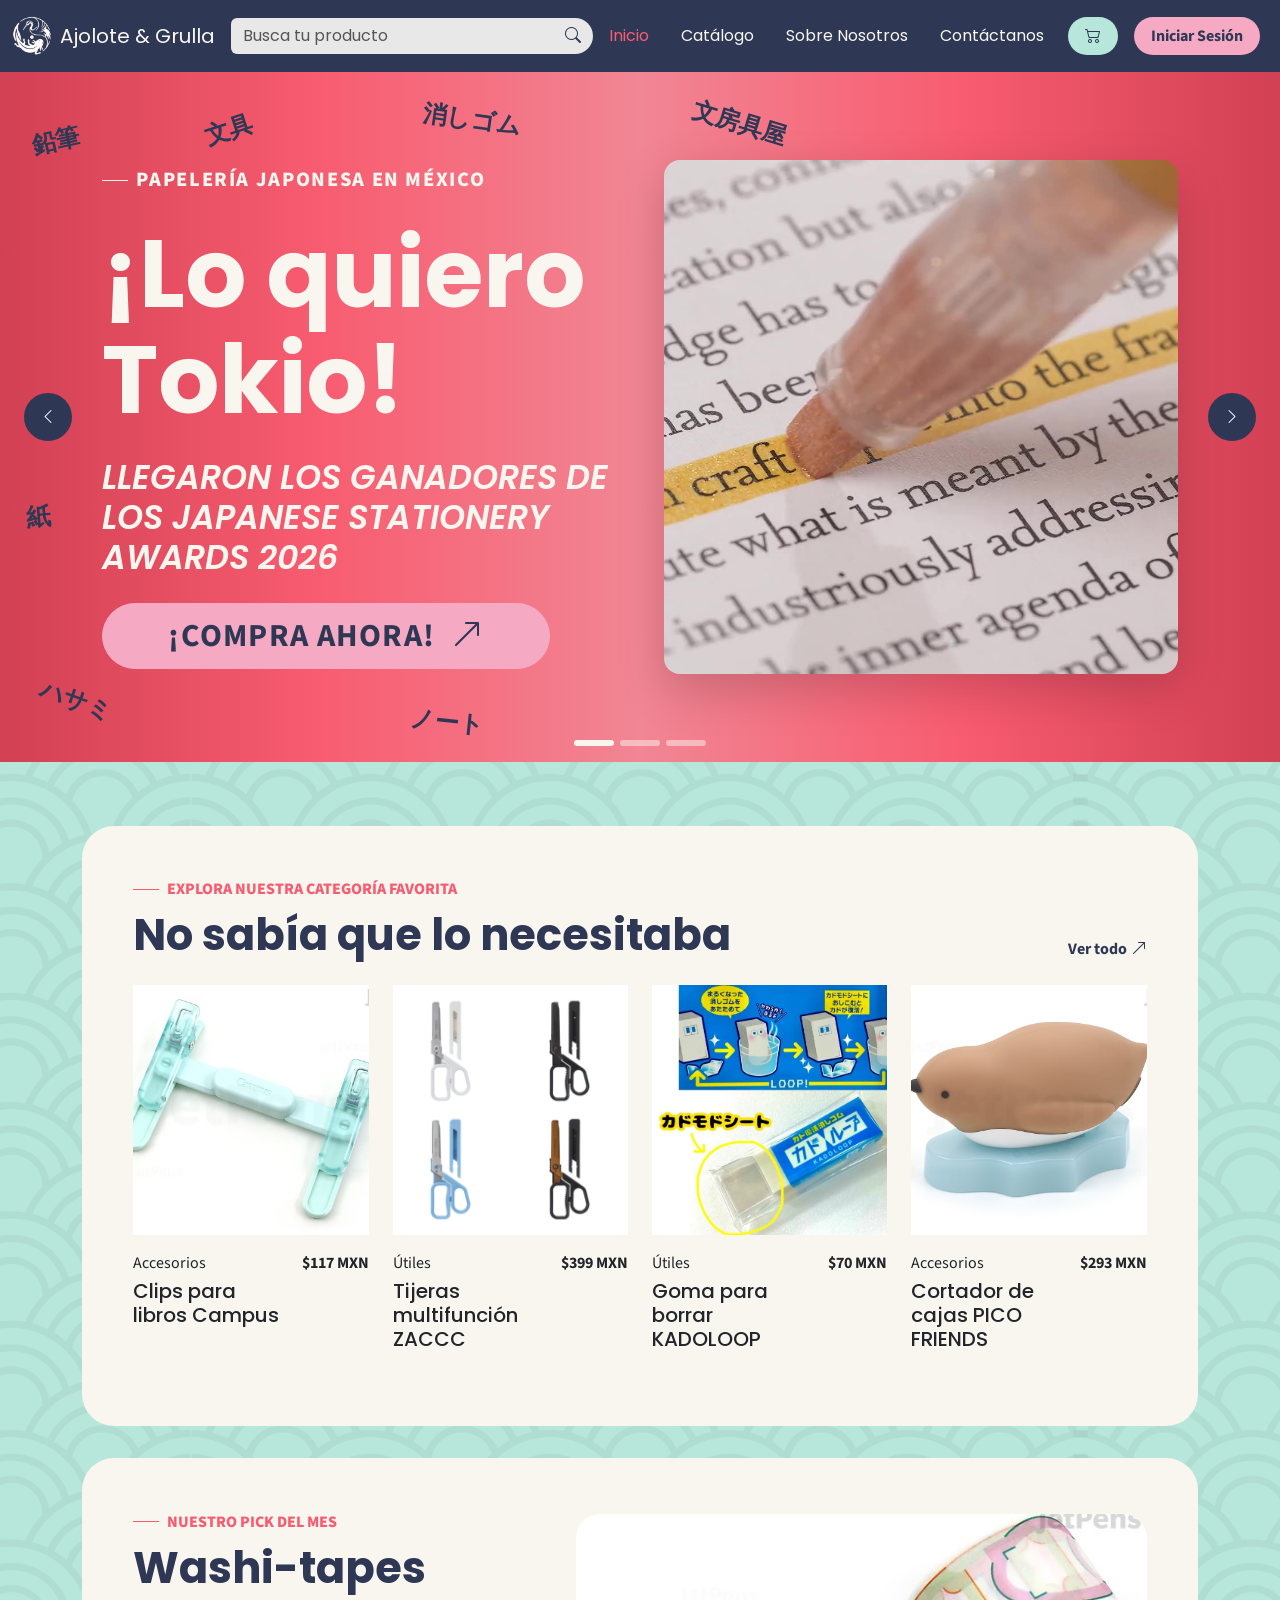
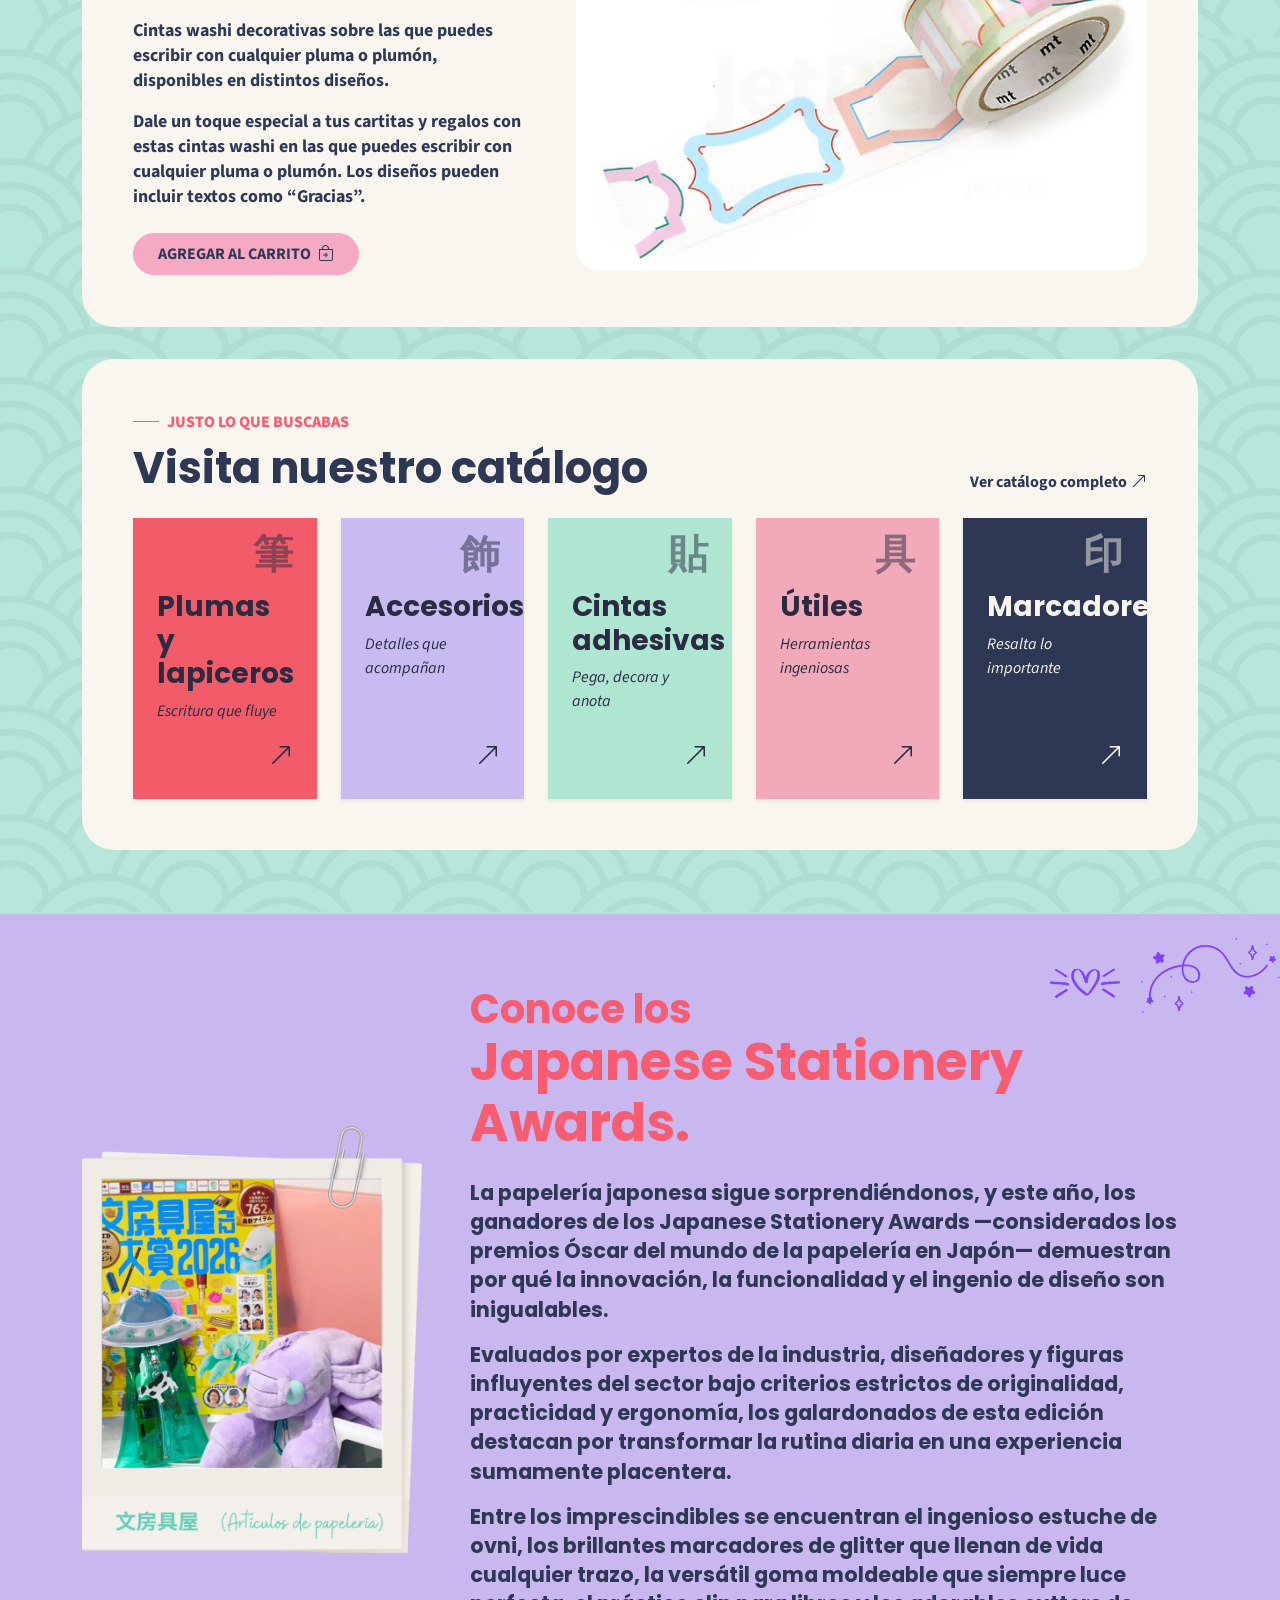
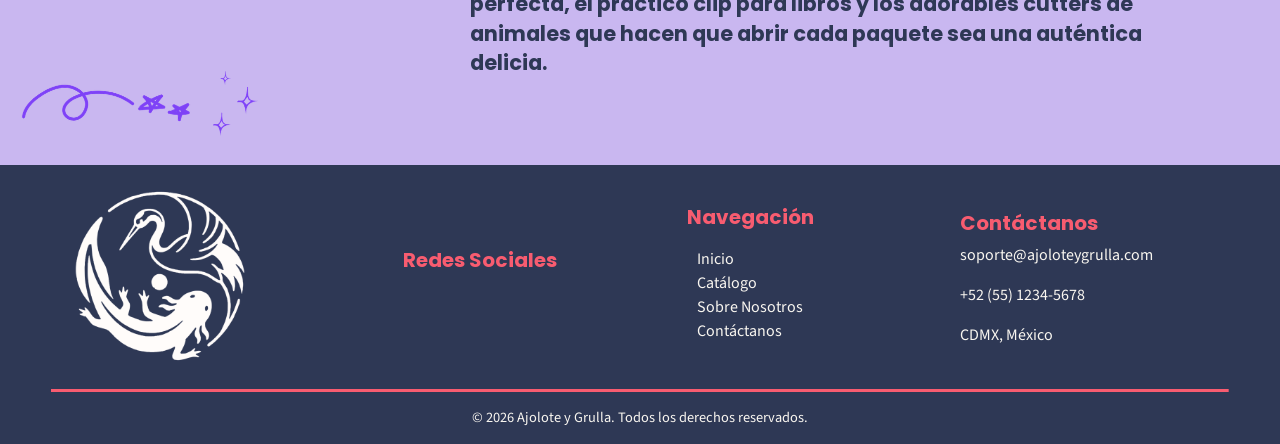
==== commit ea1c65a2: "Inicio: Ver todo abre el catálogo filtrado y se acomodan las decoraciones del blog" ====
--- a/index.html
+++ b/index.html
@@ -57,8 +57,8 @@
         </section>
       </div>
 
-      <!-- SECCION ABOUT US -->
-      <section class="background-lila">
+      <!-- SECCION BLOG: JAPANESE STATIONERY AWARDS -->
+      <section class="background-lila position-relative overflow-hidden">
         <div class="container py-4" id="about"></div>
       </section>
     </main>
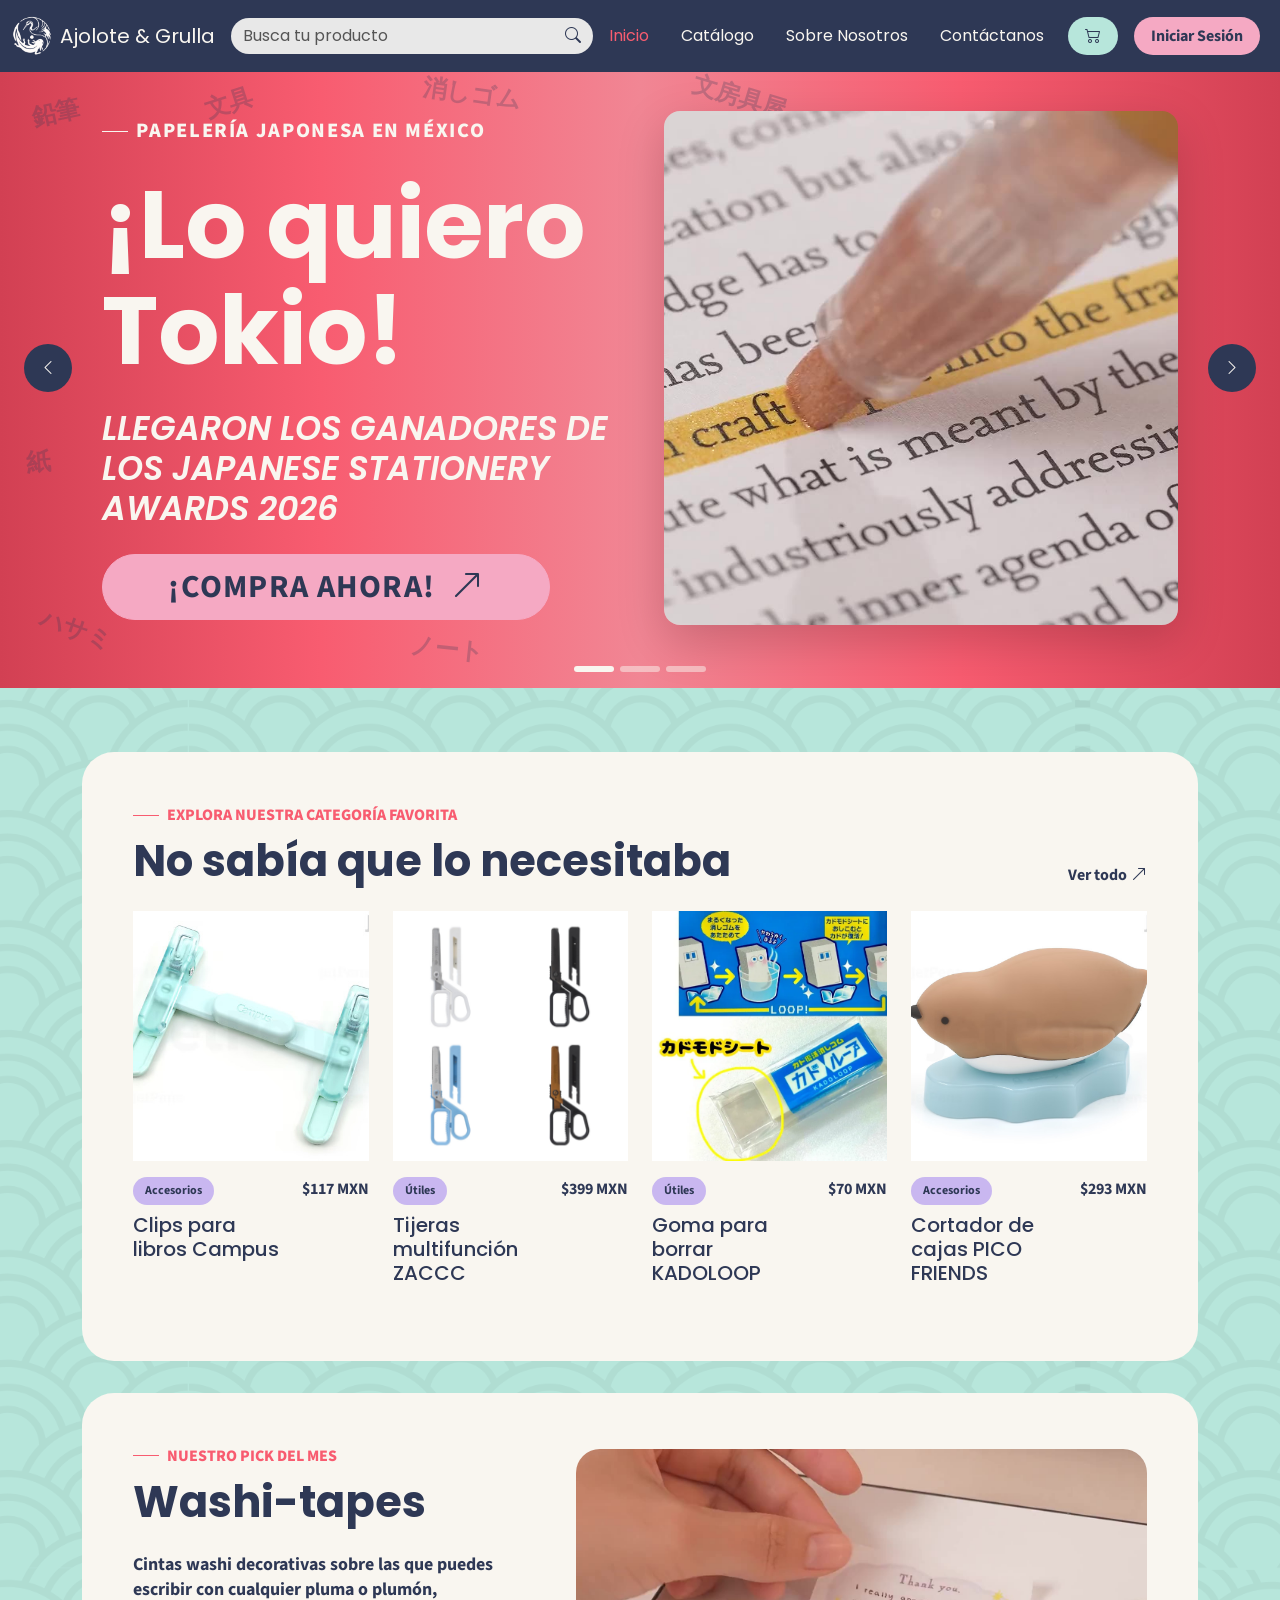
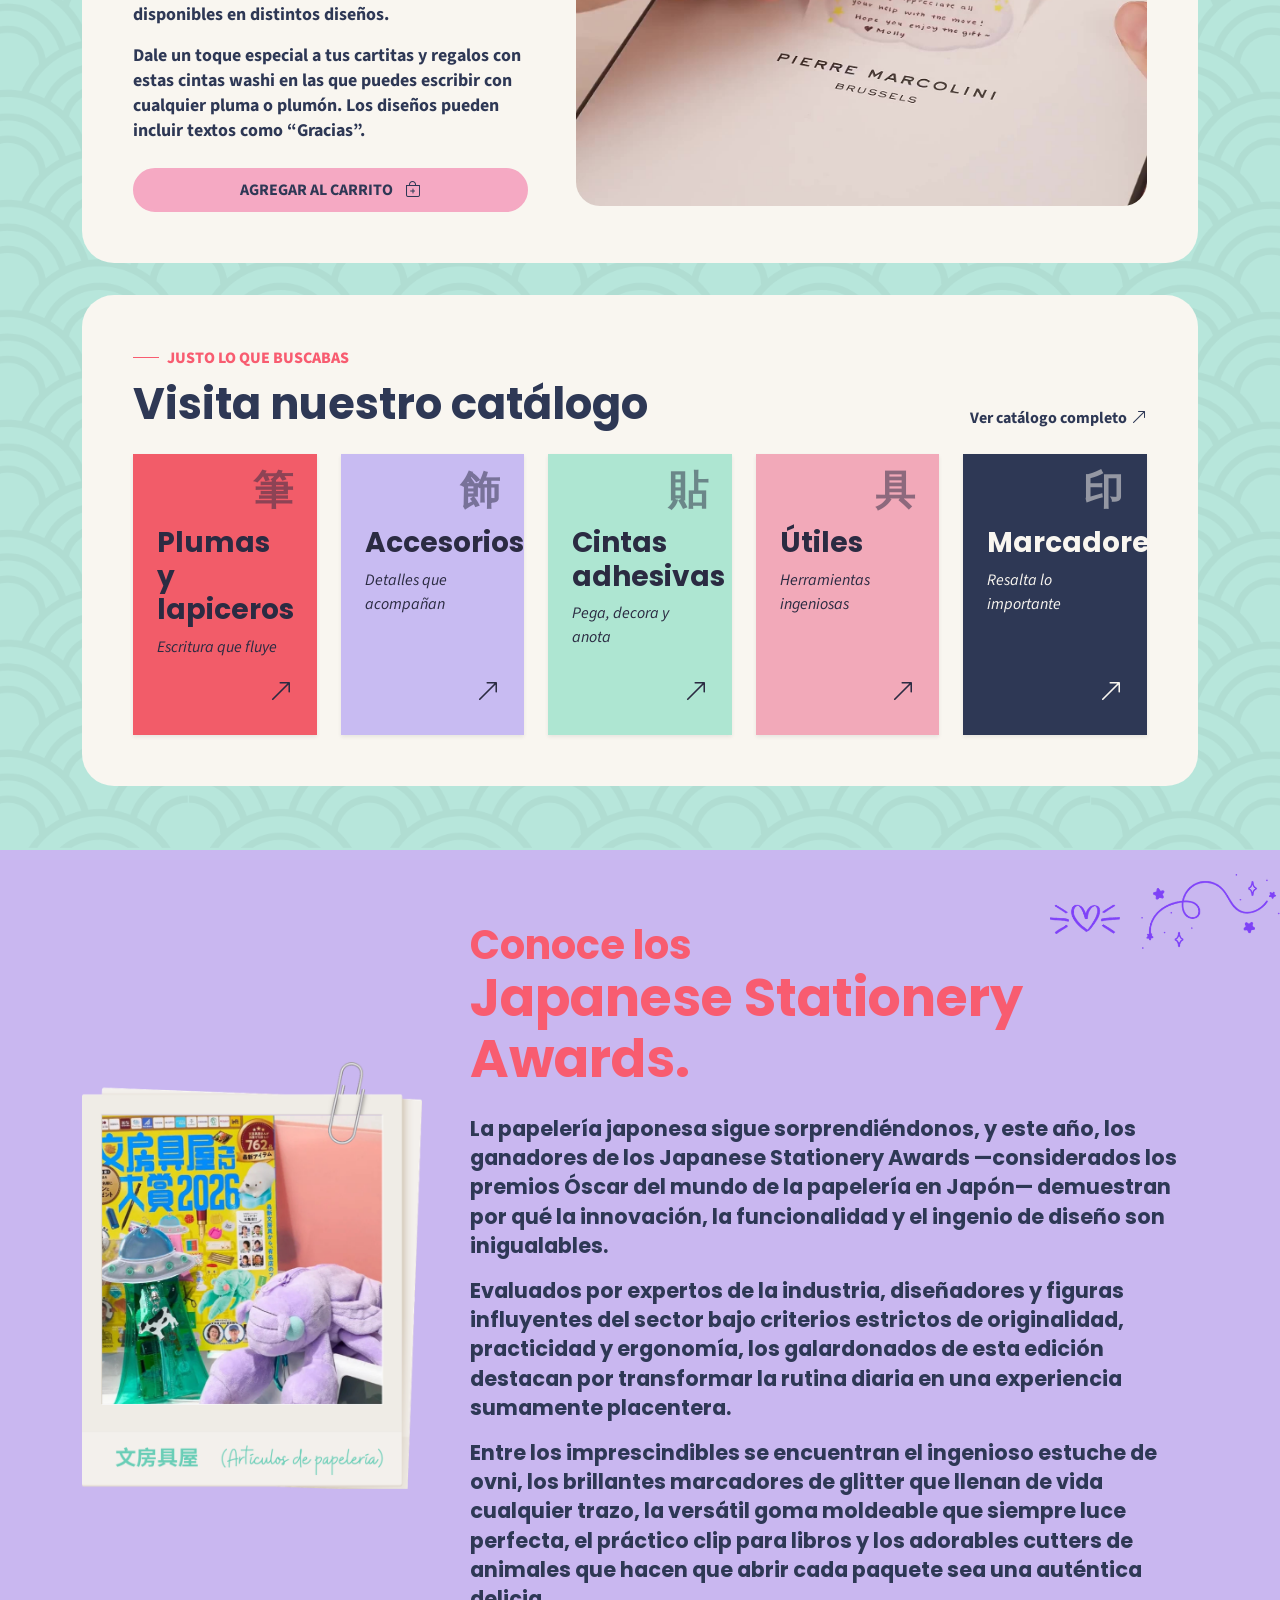
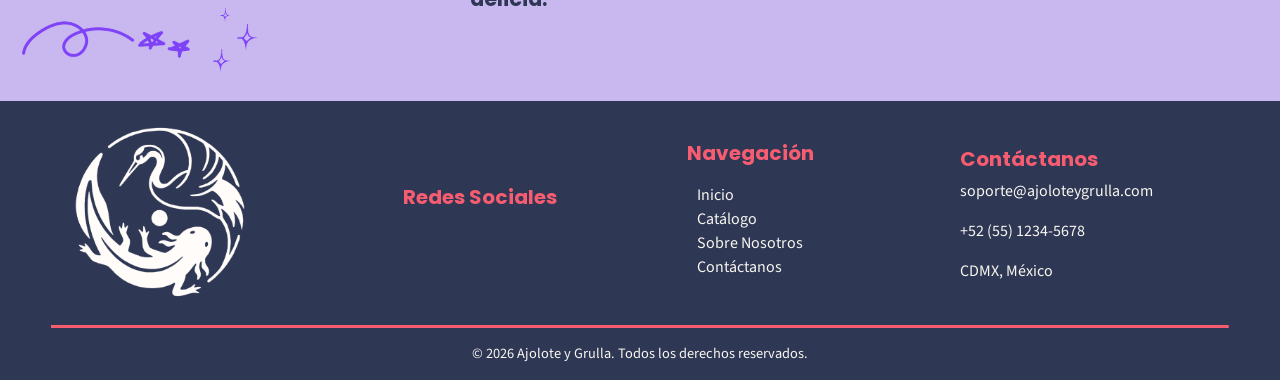
==== commit 859d92f7: "fix(inicio): quitar texto suelto en el head" ====
--- a/index.html
+++ b/index.html
@@ -1,6 +1,6 @@
 <!doctype html>
 <html lang="es">
-  <head>git 
+  <head>
     <meta charset="UTF-8" />
     <meta name="viewport" content="width=device-width, initial-scale=1.0" />
 
--- a/css/style.css
+++ b/css/style.css
@@ -147,7 +147,59 @@
 }
 
 
-
-
-
-
+/* ==========================================
+   BOTÓN AGREGAR AL CARRITO
+   Compartido por las tarjetas de producto
+   ========================================== */
+.btn-agregar-carrito {
+    display: inline-flex;
+    align-items: center;
+    justify-content: center;
+    gap: 8px;
+    width: 100%;
+    padding: 12px;
+    border: 2px solid var(--rosa-sakura);
+    border-radius: 50px;
+    background-color: var(--rosa-sakura);
+    color: var(--azul-marino-intenso);
+    font-family: var(--fuente-contenido);
+    font-weight: 700;
+    cursor: pointer;
+    transition: background-color 0.3s ease, color 0.3s ease, border-color 0.3s ease;
+}
+
+.btn-agregar-carrito:hover {
+    background-color: var(--azul-marino-intenso);
+    border-color: var(--azul-marino-intenso);
+    color: var(--blanco-calido);
+}
+
+.btn-agregar-carrito:focus-visible {
+    outline: 3px solid var(--lila);
+    outline-offset: 3px;
+}
+
+
+/* ==========================================
+   ETIQUETAS (tags)
+   ========================================== */
+.etiqueta {
+    display: inline-flex;
+    align-items: center;
+    padding: 5px 12px;
+    border-radius: 50px;
+    color: var(--azul-marino-intenso);
+    font-family: var(--fuente-contenido);
+    font-size: 0.75rem;
+    font-weight: 700;
+}
+
+.etiqueta-categoria {
+    background-color: var(--lila);
+}
+
+
+
+
+
+
--- a/css/pages/home/style-home.css
+++ b/css/pages/home/style-home.css
@@ -148,6 +148,8 @@
 
 /* Imagen única (slide 1) */
 .hero-media {
+  position: relative;
+  z-index: 1;
   width: 100%;
   max-width: max(35rem, 37vw);
   aspect-ratio: 1 / 1;
@@ -273,12 +275,16 @@
   }
 }
 
-/* Decoraciones en japonés, repartidas por las orillas del hero */
+/*
+ * Decoraciones en japonés, como marca de agua: van primero en el HTML del slide y con poca opacidad,
+ * y el texto y el video tienen z-index 1, así que si llegan a encimarse quedan por detrás.
+ */
 .hero-deco {
   position: absolute;
   font-size: clamp(1.25rem, 1.9vw, 2.5rem);
   font-weight: 700;
   color: var(--azul-marino-intenso);
+  opacity: 0.25;
   pointer-events: none;
 }
 
@@ -497,11 +503,8 @@
   opacity: 1;
 }
 
-.glass-effect {
-  background: rgba(255, 255, 255, 0.85) !important;
-  backdrop-filter: blur(5px);
-  color: #212529 !important;
-  border: 1px solid rgba(255, 255, 255, 0.85);
+.product-info {
+  color: var(--azul-marino-intenso);
 }
 
 /* ESTILO DE PRODUCTOS - FIN */
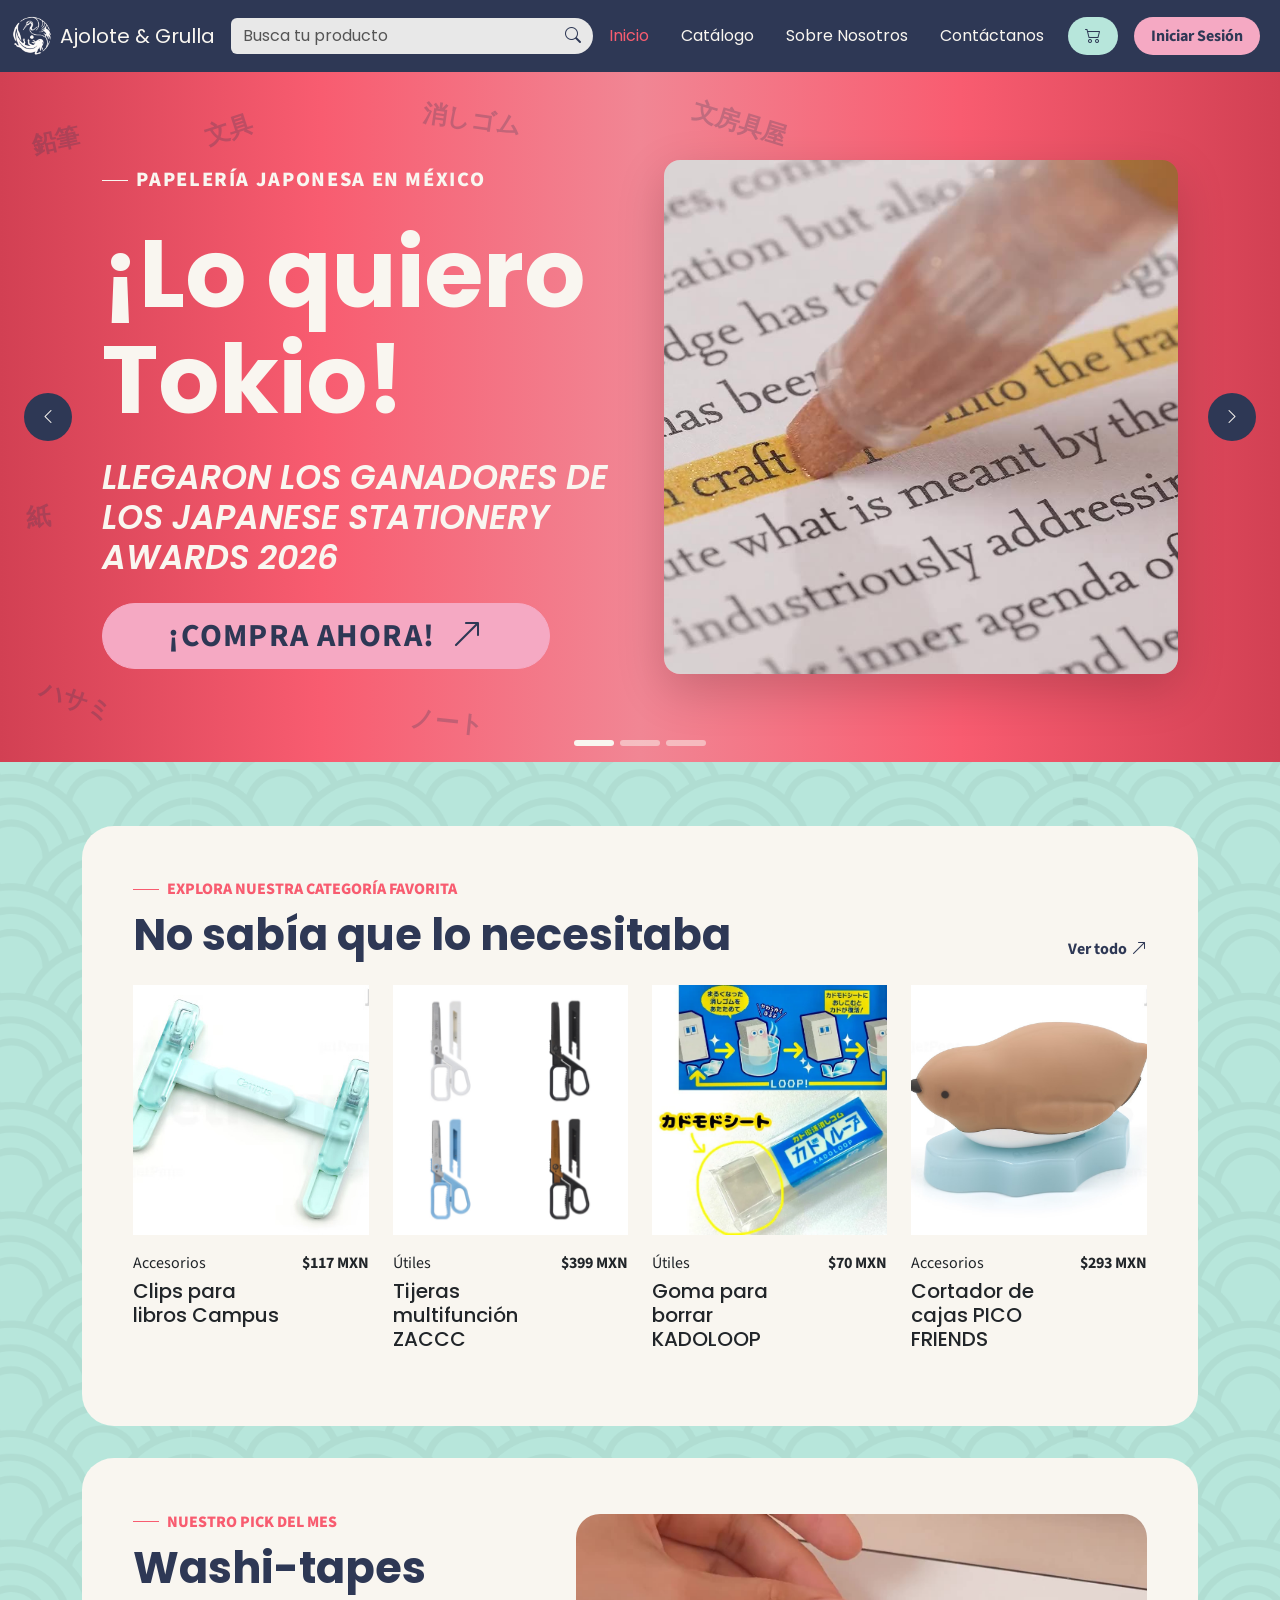
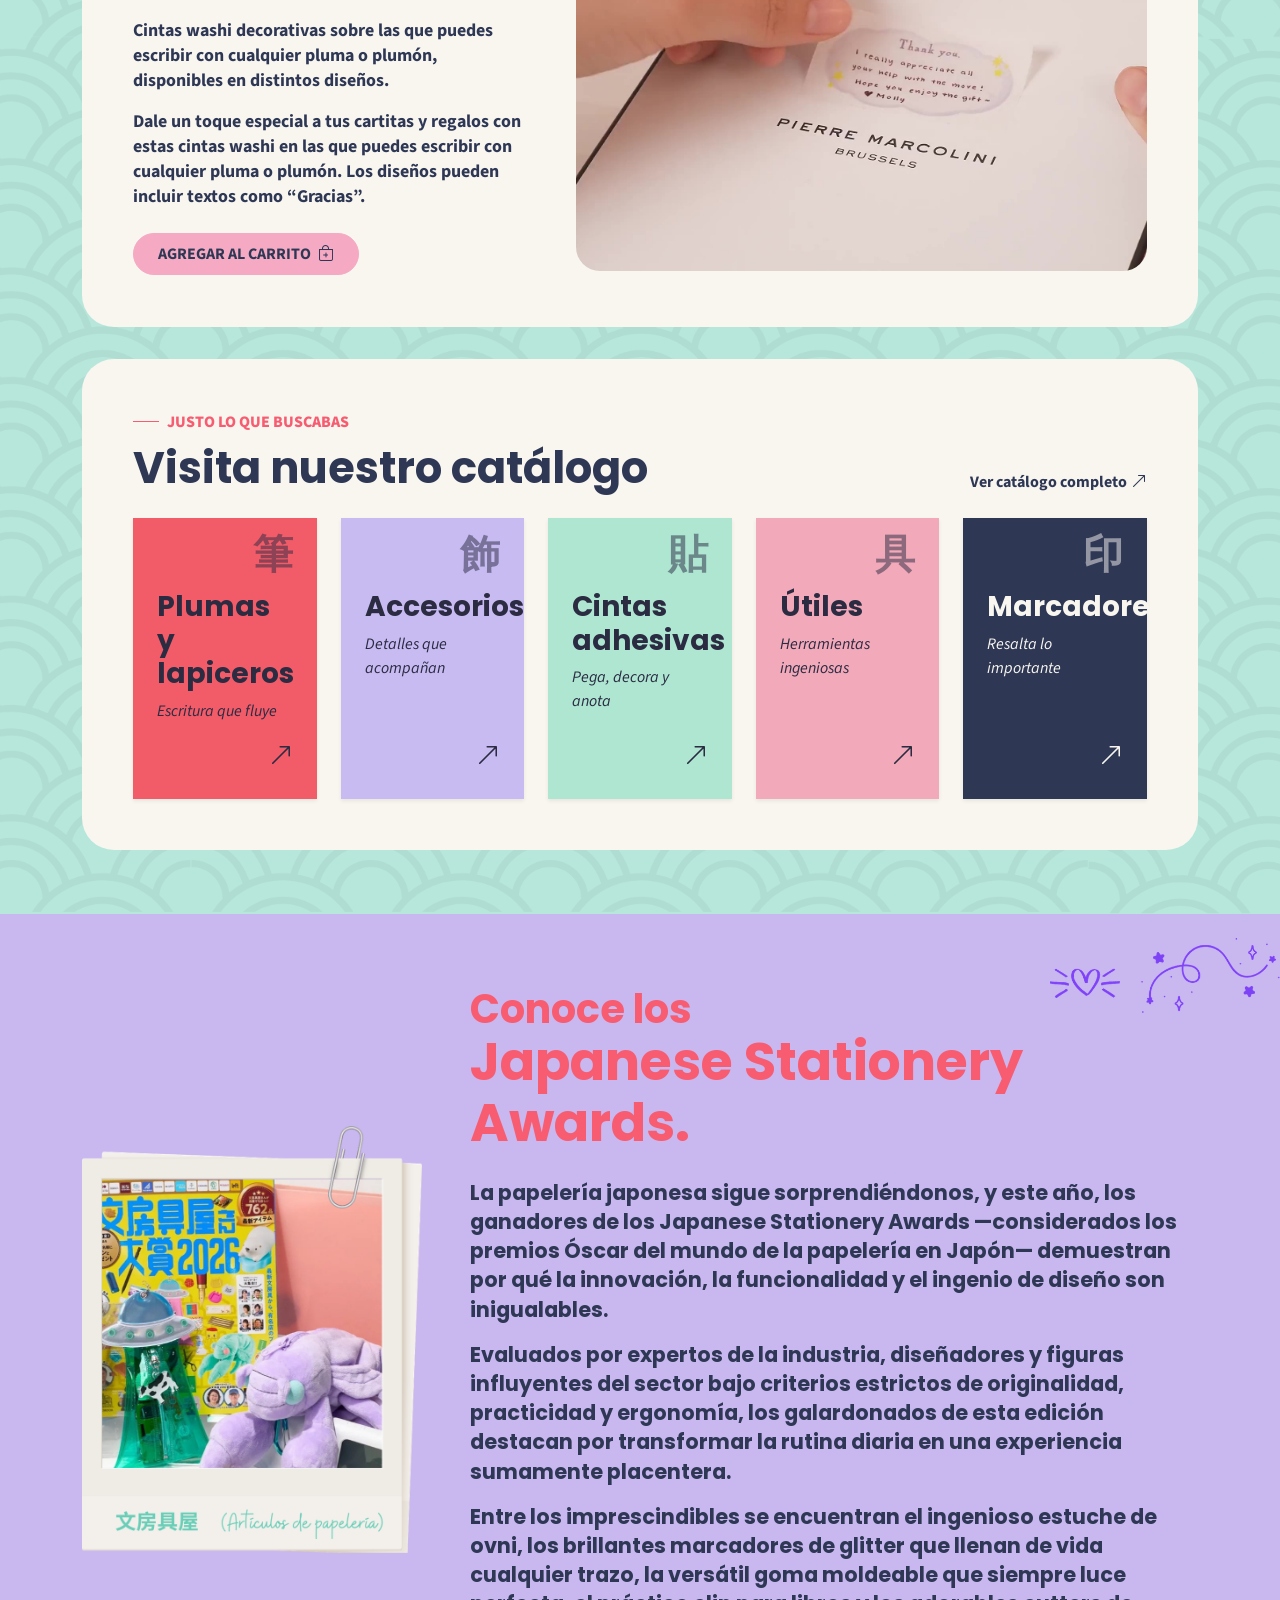
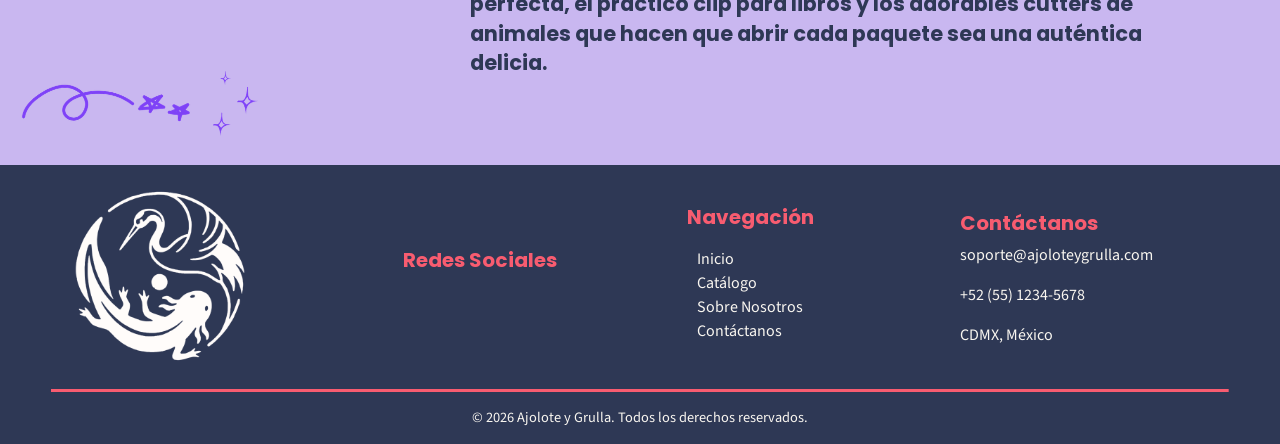
==== commit 704d9780: "Actualizacion documentos rama Luis-Enrique" ====
--- a/index.html
+++ b/index.html
@@ -1,6 +1,6 @@
 <!doctype html>
 <html lang="es">
-  <head>
+  <head>git 
     <meta charset="UTF-8" />
     <meta name="viewport" content="width=device-width, initial-scale=1.0" />
 
--- a/css/style.css
+++ b/css/style.css
@@ -147,59 +147,7 @@
 }
 
 
-/* ==========================================
-   BOTÓN AGREGAR AL CARRITO
-   Compartido por las tarjetas de producto
-   ========================================== */
-.btn-agregar-carrito {
-    display: inline-flex;
-    align-items: center;
-    justify-content: center;
-    gap: 8px;
-    width: 100%;
-    padding: 12px;
-    border: 2px solid var(--rosa-sakura);
-    border-radius: 50px;
-    background-color: var(--rosa-sakura);
-    color: var(--azul-marino-intenso);
-    font-family: var(--fuente-contenido);
-    font-weight: 700;
-    cursor: pointer;
-    transition: background-color 0.3s ease, color 0.3s ease, border-color 0.3s ease;
-}
-
-.btn-agregar-carrito:hover {
-    background-color: var(--azul-marino-intenso);
-    border-color: var(--azul-marino-intenso);
-    color: var(--blanco-calido);
-}
-
-.btn-agregar-carrito:focus-visible {
-    outline: 3px solid var(--lila);
-    outline-offset: 3px;
-}
-
-
-/* ==========================================
-   ETIQUETAS (tags)
-   ========================================== */
-.etiqueta {
-    display: inline-flex;
-    align-items: center;
-    padding: 5px 12px;
-    border-radius: 50px;
-    color: var(--azul-marino-intenso);
-    font-family: var(--fuente-contenido);
-    font-size: 0.75rem;
-    font-weight: 700;
-}
-
-.etiqueta-categoria {
-    background-color: var(--lila);
-}
 
 
 
 
-
-
--- a/css/pages/home/style-home.css
+++ b/css/pages/home/style-home.css
@@ -503,8 +503,11 @@
   opacity: 1;
 }
 
-.product-info {
-  color: var(--azul-marino-intenso);
+.glass-effect {
+  background: rgba(255, 255, 255, 0.85) !important;
+  backdrop-filter: blur(5px);
+  color: #212529 !important;
+  border: 1px solid rgba(255, 255, 255, 0.85);
 }
 
 /* ESTILO DE PRODUCTOS - FIN */
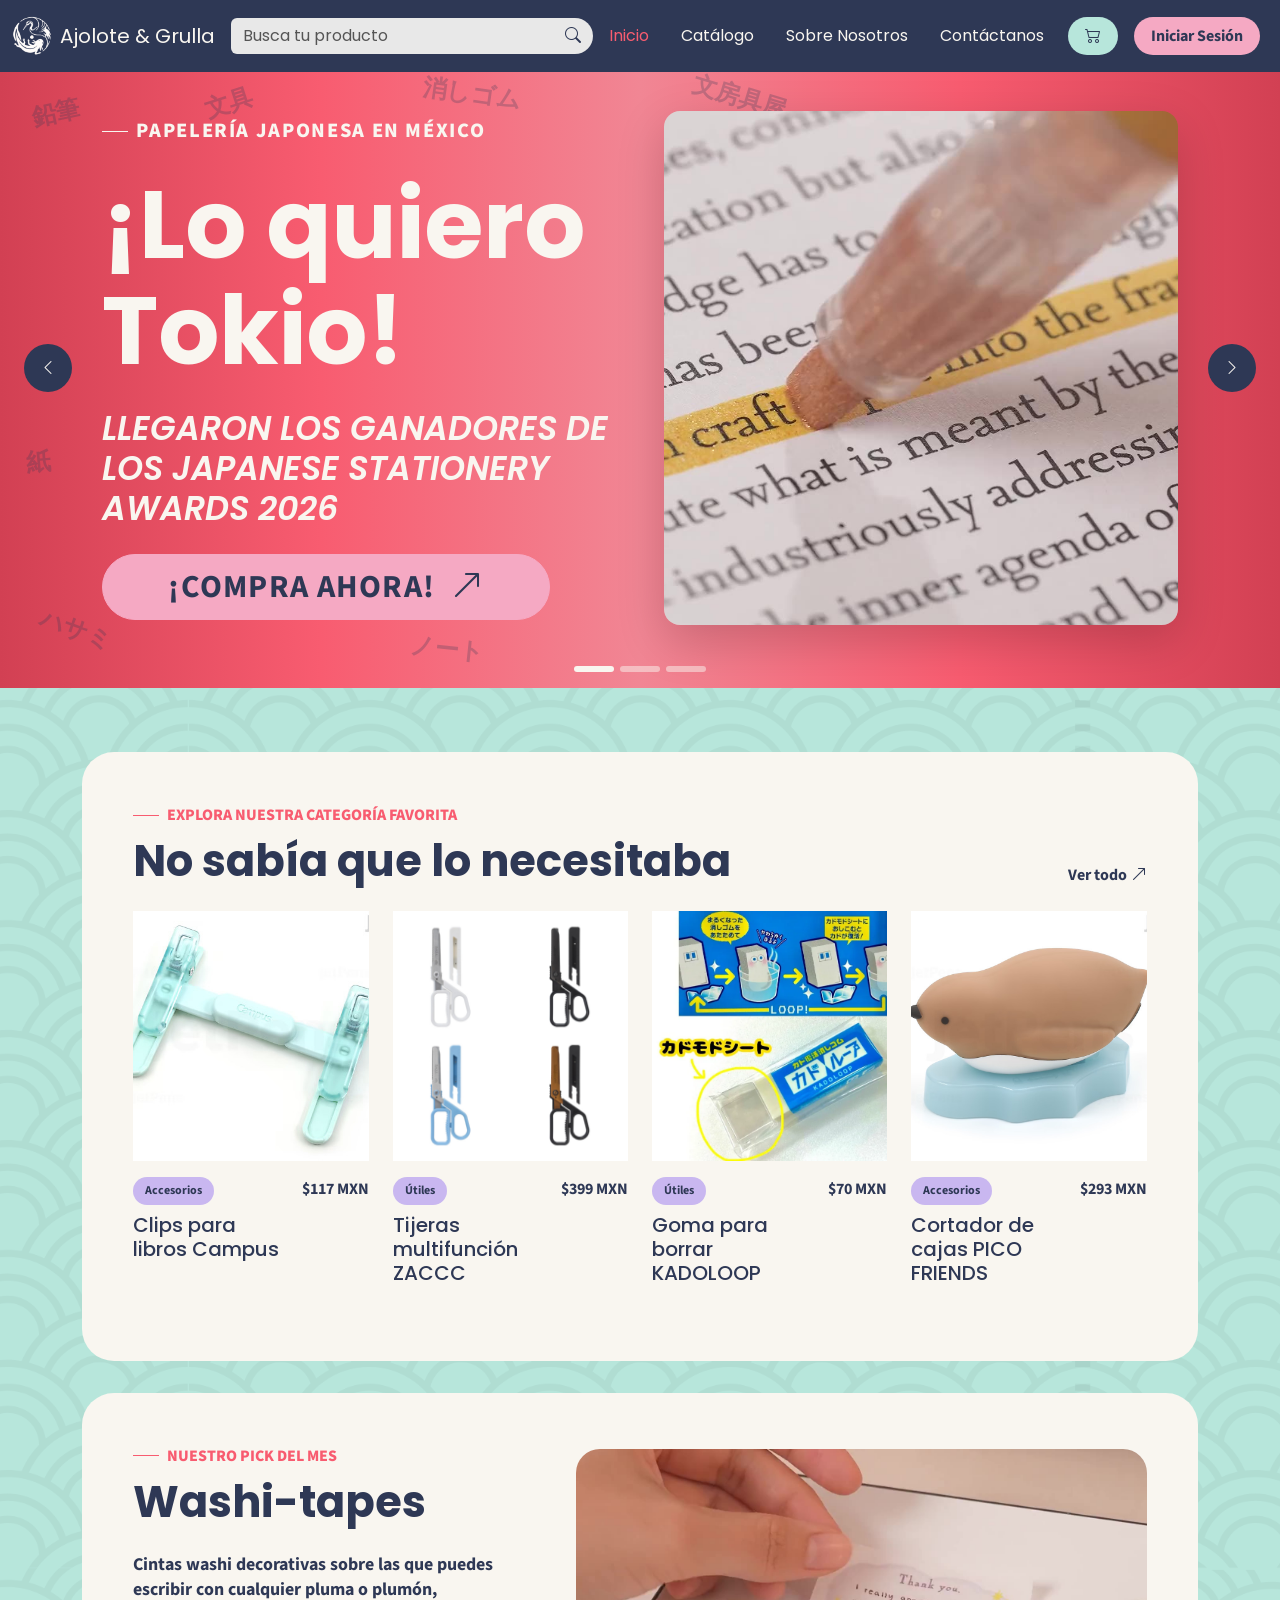
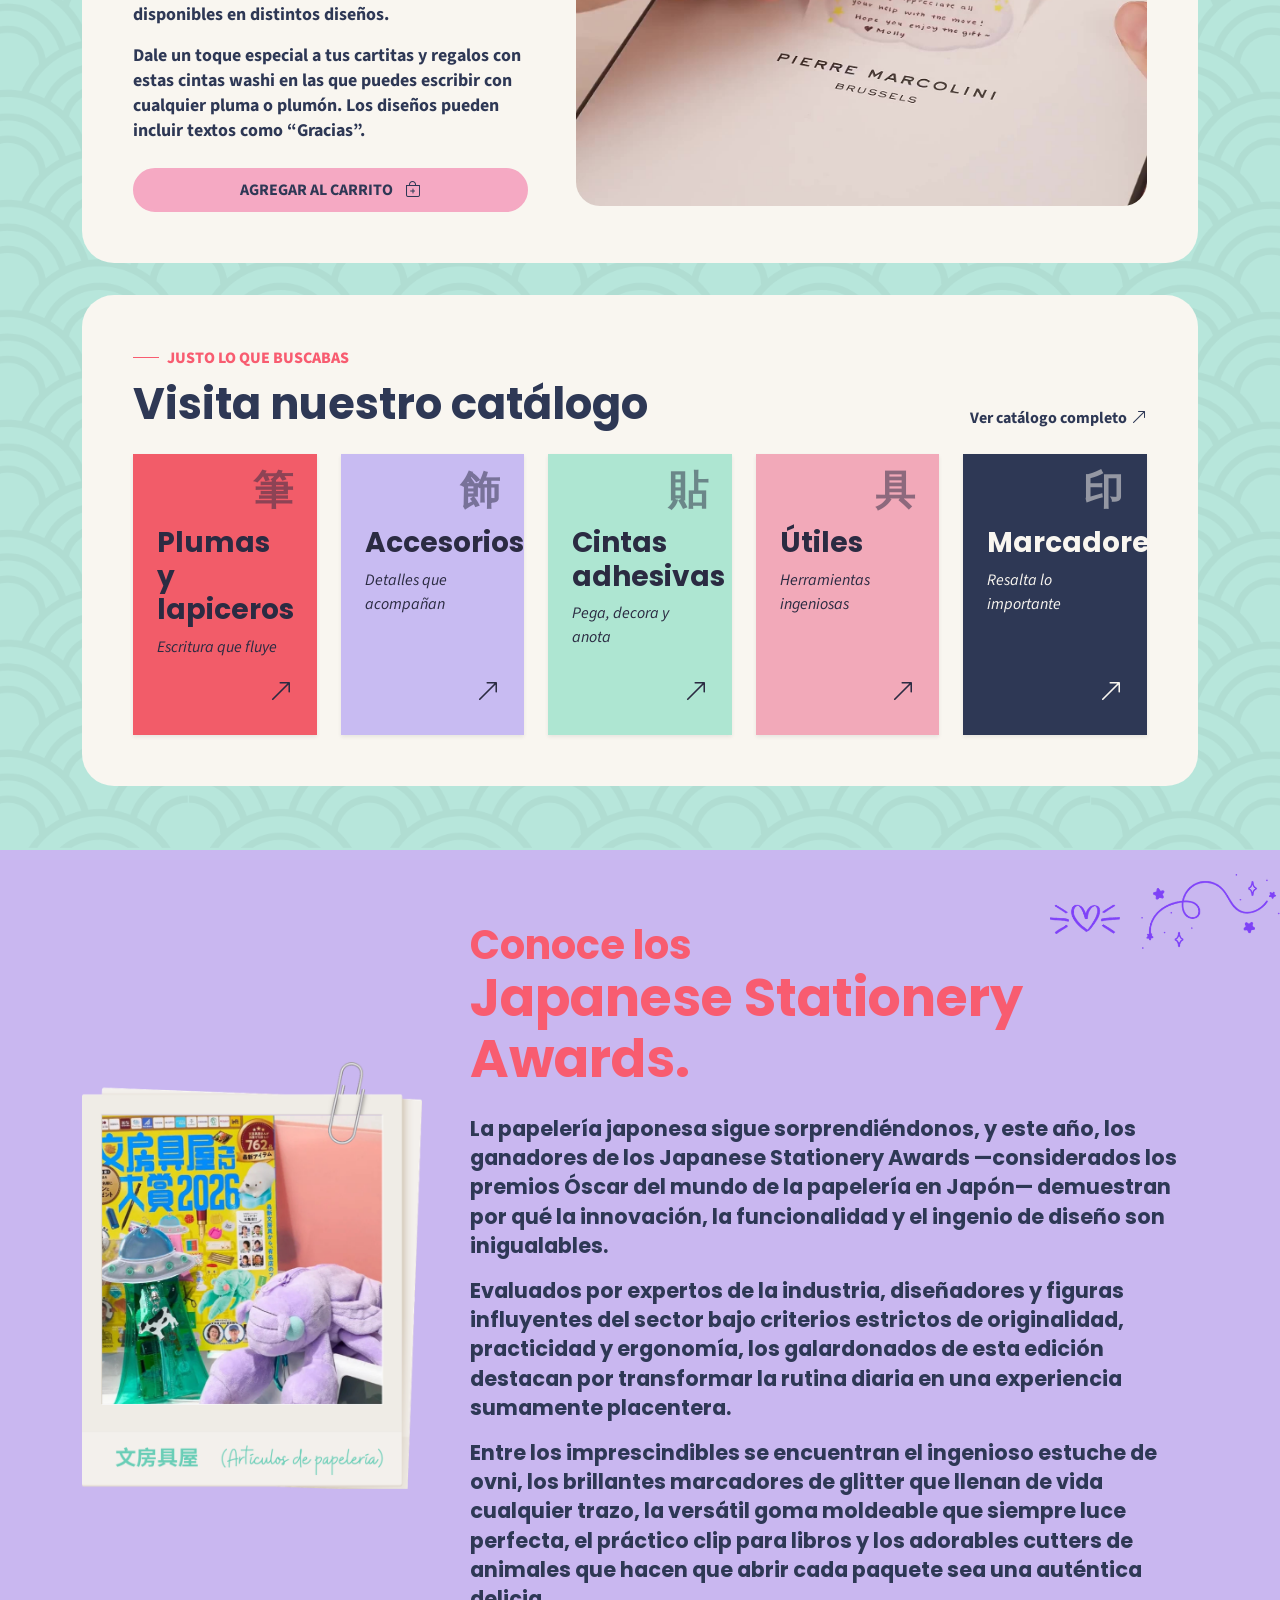
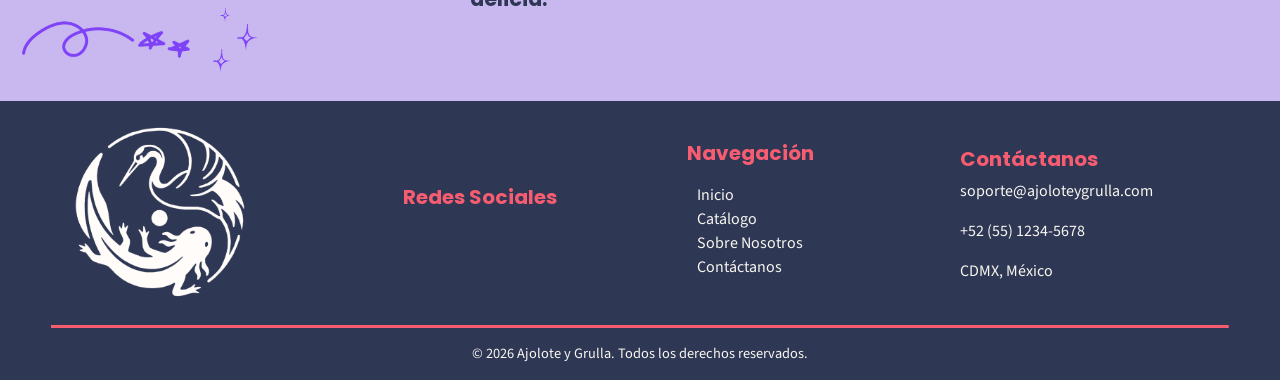
==== commit 920be0b7: "Merge pull request #97 from EdGodinez/feature/inicio-ajustes Ajustes de diseño en inicio: hero y tar" ====
--- a/index.html
+++ b/index.html
@@ -1,6 +1,6 @@
 <!doctype html>
 <html lang="es">
-  <head>git 
+  <head>
     <meta charset="UTF-8" />
     <meta name="viewport" content="width=device-width, initial-scale=1.0" />
 
--- a/css/style.css
+++ b/css/style.css
@@ -147,7 +147,59 @@
 }
 
 
-
-
-
-
+/* ==========================================
+   BOTÓN AGREGAR AL CARRITO
+   Compartido por las tarjetas de producto
+   ========================================== */
+.btn-agregar-carrito {
+    display: inline-flex;
+    align-items: center;
+    justify-content: center;
+    gap: 8px;
+    width: 100%;
+    padding: 12px;
+    border: 2px solid var(--rosa-sakura);
+    border-radius: 50px;
+    background-color: var(--rosa-sakura);
+    color: var(--azul-marino-intenso);
+    font-family: var(--fuente-contenido);
+    font-weight: 700;
+    cursor: pointer;
+    transition: background-color 0.3s ease, color 0.3s ease, border-color 0.3s ease;
+}
+
+.btn-agregar-carrito:hover {
+    background-color: var(--azul-marino-intenso);
+    border-color: var(--azul-marino-intenso);
+    color: var(--blanco-calido);
+}
+
+.btn-agregar-carrito:focus-visible {
+    outline: 3px solid var(--lila);
+    outline-offset: 3px;
+}
+
+
+/* ==========================================
+   ETIQUETAS (tags)
+   ========================================== */
+.etiqueta {
+    display: inline-flex;
+    align-items: center;
+    padding: 5px 12px;
+    border-radius: 50px;
+    color: var(--azul-marino-intenso);
+    font-family: var(--fuente-contenido);
+    font-size: 0.75rem;
+    font-weight: 700;
+}
+
+.etiqueta-categoria {
+    background-color: var(--lila);
+}
+
+
+
+
+
+
--- a/css/pages/home/style-home.css
+++ b/css/pages/home/style-home.css
@@ -503,11 +503,8 @@
   opacity: 1;
 }
 
-.glass-effect {
-  background: rgba(255, 255, 255, 0.85) !important;
-  backdrop-filter: blur(5px);
-  color: #212529 !important;
-  border: 1px solid rgba(255, 255, 255, 0.85);
+.product-info {
+  color: var(--azul-marino-intenso);
 }
 
 /* ESTILO DE PRODUCTOS - FIN */
